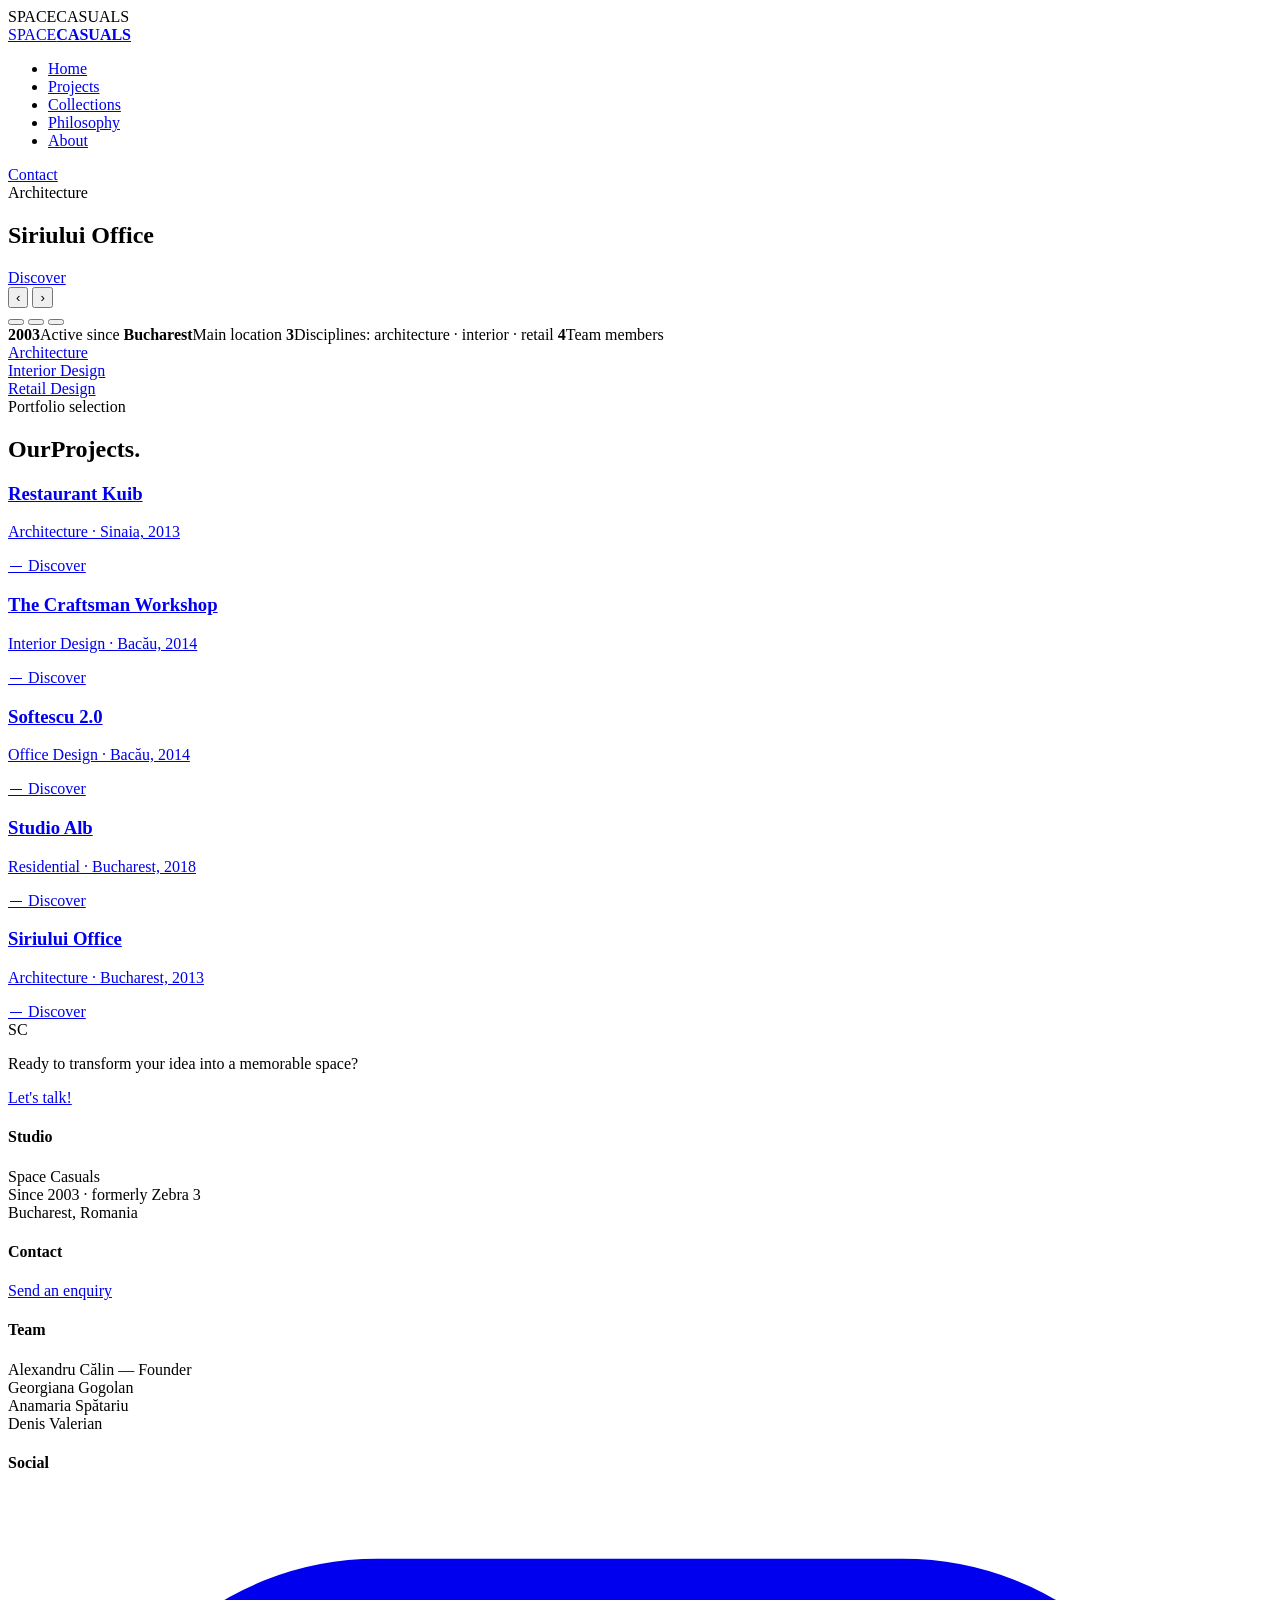
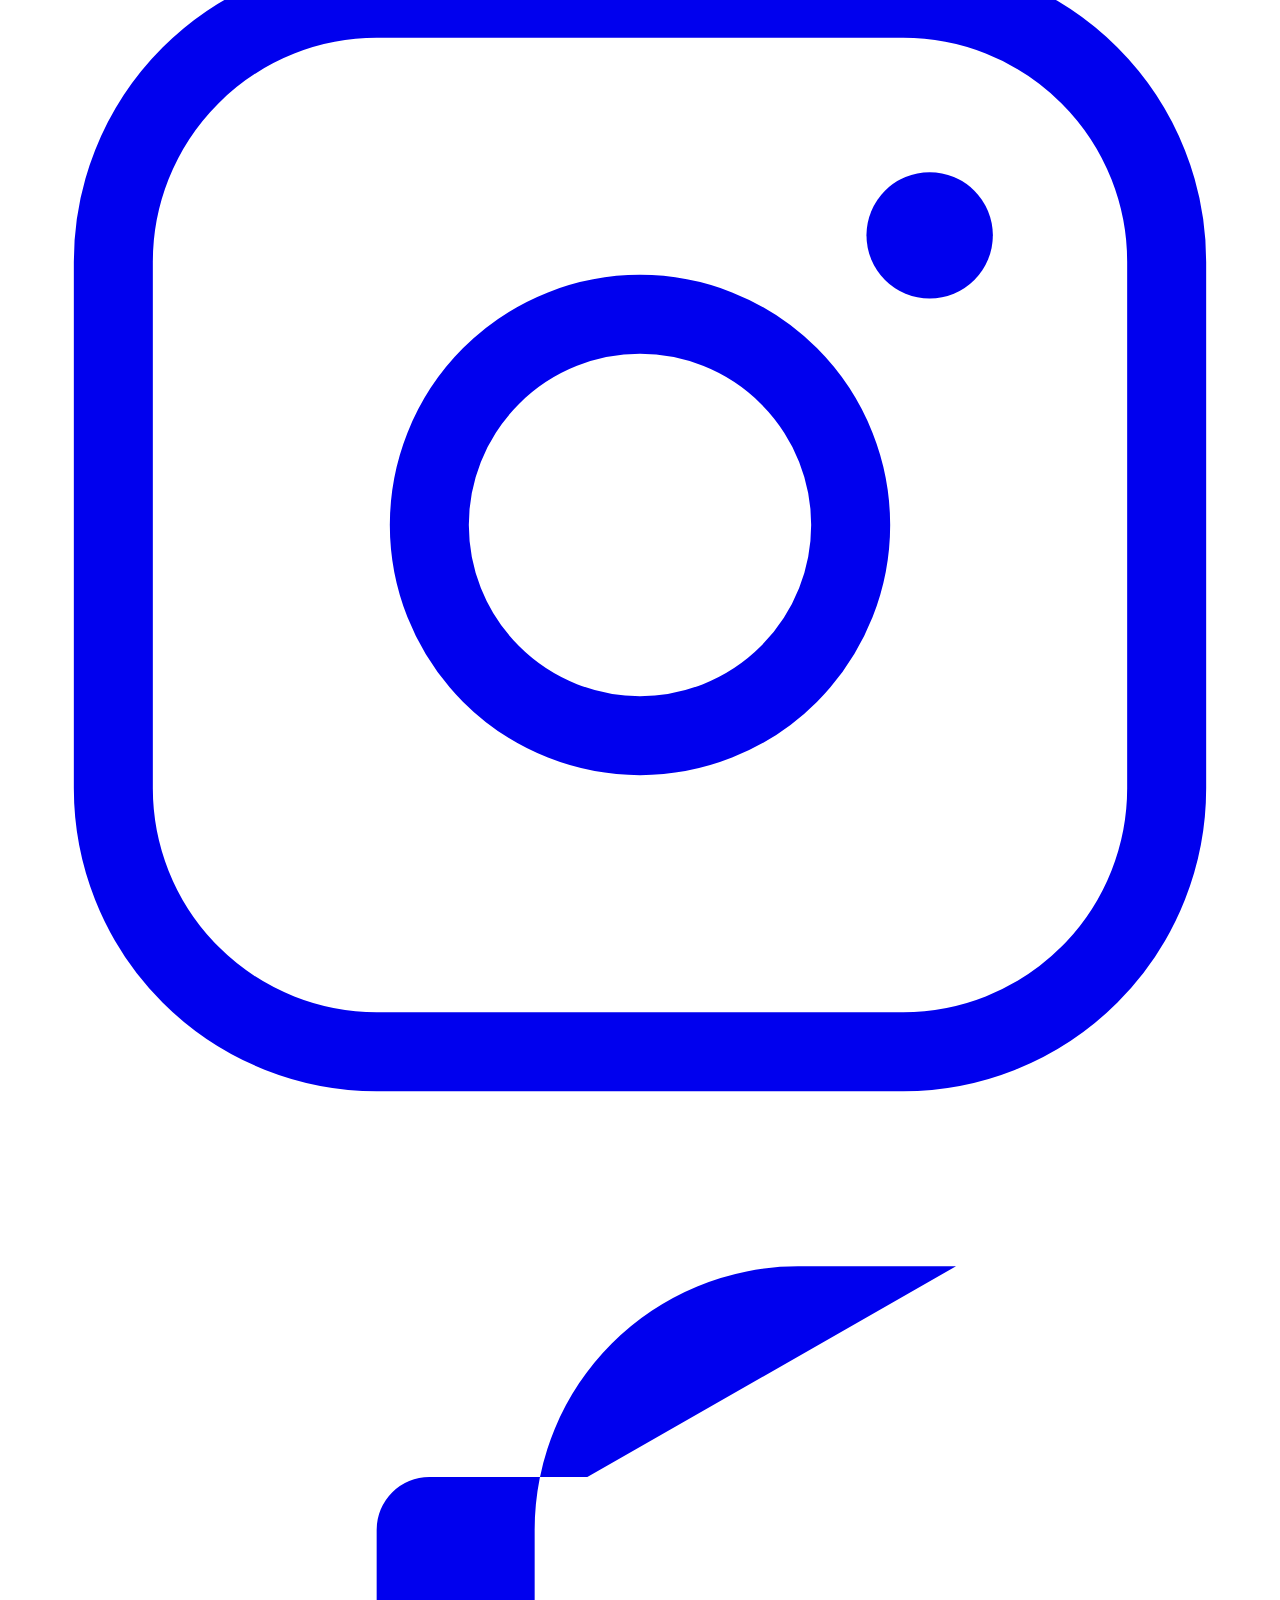
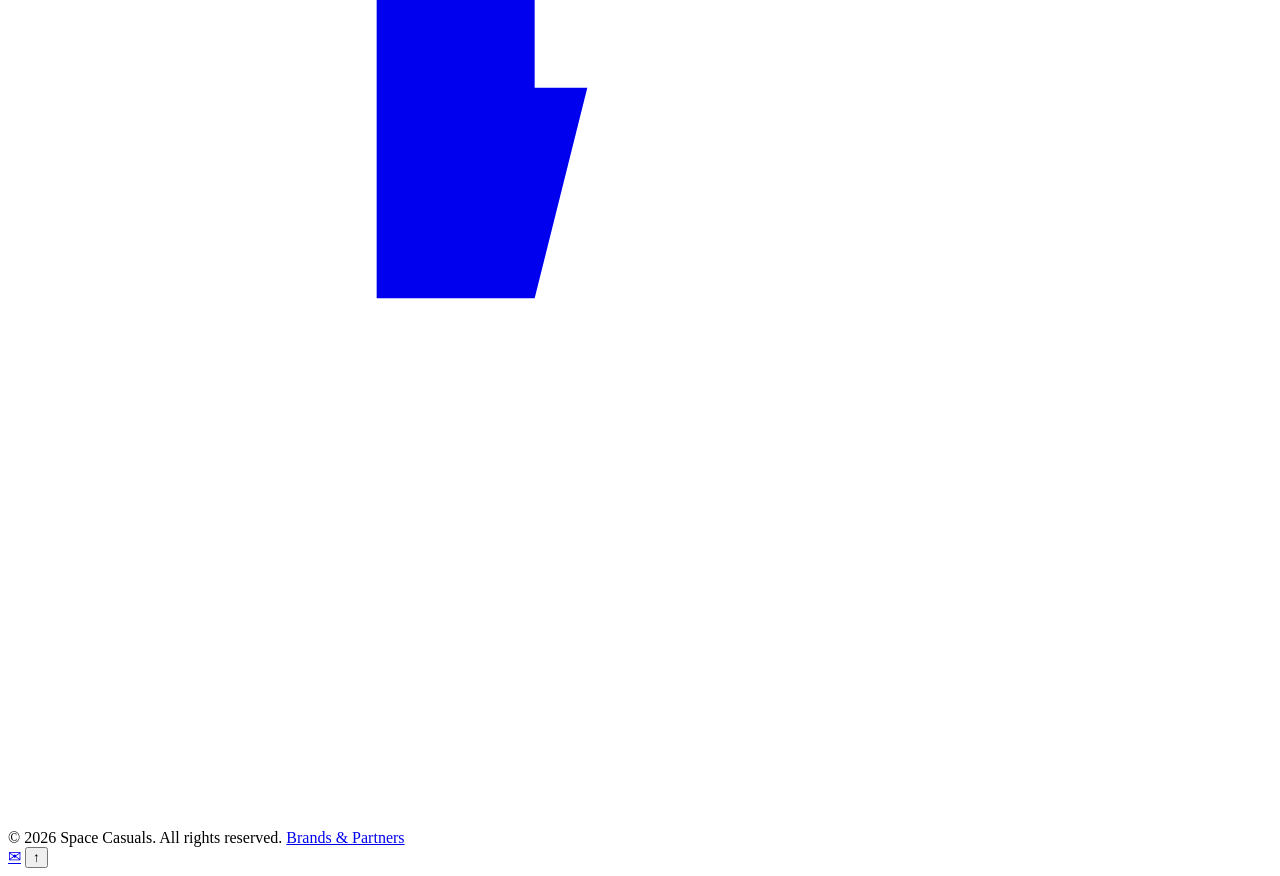
==== index.html @ 59e500db "Add files via upload" ====
<!DOCTYPE html>
<html lang="en">
<head>
<meta charset="UTF-8">
<meta name="viewport" content="width=device-width, initial-scale=1.0">
<title>Space Casuals — Architecture, Interior Design, Retail Design</title>
<meta name="description" content="Bucharest-based architecture and interior design studio, active since 2003. Architecture, interior design and retail design.">
<link rel="canonical" href="https://spacecasuals.ro/">
<meta property="og:type" content="website">
<meta property="og:title" content="Space Casuals | Architecture, Interior Design, Retail Design">
<meta property="og:description" content="Bucharest-based architecture and interior design studio, active since 2003.">
<meta property="og:url" content="https://spacecasuals.ro/">
<meta property="og:image" content="https://spacecasuals.ro/assets/arch.webp">
<meta name="twitter:card" content="summary_large_image">
<link rel="icon" href="assets/favicon.svg" type="image/svg+xml">
<!--
  Font note: hypeproject.com (our style reference) uses the licensed typeface Gotham Regular.
  Substituted here with Jost (Google Fonts) — a free geometric sans with near-identical
  proportions — to avoid using a font license that wasn't purchased for this project.
-->
<link rel="preconnect" href="https://fonts.googleapis.com">
<link rel="preconnect" href="https://fonts.gstatic.com" crossorigin>
<link href="https://fonts.googleapis.com/css2?family=Jost:wght@300;400;500;600;700;800&display=swap" rel="stylesheet">
<link rel="stylesheet" href="css/style.css">
<script type="application/ld+json">
{
  "@context": "https://schema.org",
  "@type": "ProfessionalService",
  "name": "Space Casuals",
  "url": "https://spacecasuals.ro/",
  "email": "hello@spacecasuals.ro",
  "foundingDate": "2003",
  "areaServed": "Bucharest, Romania",
  "address": { "@type": "PostalAddress", "addressLocality": "Bucharest", "addressCountry": "RO" },
  "sameAs": ["https://www.instagram.com/spacecasuals/", "https://www.facebook.com/SPACE-Casuals-322028561666826/"]
}
</script>
</head>
<body>
<div class="site-intro" aria-hidden="true">
  <div class="site-intro-curtain site-intro-curtain-back"></div>
  <div class="site-intro-curtain site-intro-curtain-front"></div>
  <div class="site-intro-mark">SPACE<span>CASUALS</span></div>
</div>
<main class="page">

  <header class="site-header">
    <div class="container">
      <nav class="site-nav">
        <a href="index.html" class="logo" aria-label="Space Casuals home">SPACE<b>CASUALS</b></a>
        <ul class="nav-links">
          <li><a href="index.html" class="is-active">Home</a></li>
          <li><a href="projects/index.html">Projects</a></li>
          <li><a href="collections/index.html">Collections</a></li>
          <li><a href="philosophy/index.html">Philosophy</a></li>
          <li><a href="about/index.html">About</a></li>
        </ul>
        <a class="nav-cta" href="contact/index.html">Contact</a>
      </nav>
    </div>
  </header>

  <section class="hero" id="acasa">
    <div class="hero-slide is-active" data-index="0">
      <div class="hero-slide-bg" style="background-image:url('assets/arch.webp')"></div>
    </div>
    <div class="hero-slide" data-index="1">
      <div class="hero-slide-bg" style="background-image:url('assets/interior.webp')"></div>
    </div>
    <div class="hero-slide" data-index="2">
      <div class="hero-slide-bg" style="background-image:url('assets/retail.webp')"></div>
    </div>

    <div class="hero-inner container">
      <span class="eyebrow hero-slide-eyebrow">Architecture</span>
      <h1 class="split-title hero-slide-title">Siriului Office</h1>
      <a class="discover plain" href="projects/siriului-office/index.html">Discover</a>
    </div>

    <div class="hero-arrows">
      <button type="button" class="hero-arrow hero-prev" aria-label="Previous slide">‹</button>
      <button type="button" class="hero-arrow hero-next" aria-label="Next slide">›</button>
    </div>
    <div class="hero-dots">
      <button type="button" class="hero-dot is-active" data-index="0" aria-label="Slide 1 of 3"></button>
      <button type="button" class="hero-dot" data-index="1" aria-label="Slide 2 of 3"></button>
      <button type="button" class="hero-dot" data-index="2" aria-label="Slide 3 of 3"></button>
    </div>
  </section>

  <div class="trust-strip container">
    <span><strong>2003</strong>Active since</span>
    <span><strong>Bucharest</strong>Main location</span>
    <span><strong>3</strong>Disciplines: architecture · interior · retail</span>
    <span><strong>4</strong>Team members</span>
  </div>

  <section id="servicii">
    <div class="split-grid">
      <a class="split-tile" href="collections/index.html">
        <div class="split-tile-bg" style="background-image:url('assets/split-arhitectura.webp')"></div>
        <span class="split-tile-label">Architecture</span>
      </a>
      <a class="split-tile" href="collections/index.html">
        <div class="split-tile-bg" style="background-image:url('assets/split-interior.webp')"></div>
        <span class="split-tile-label">Interior Design</span>
      </a>
      <a class="split-tile" href="collections/index.html">
        <div class="split-tile-bg" style="background-image:url('assets/split-retail.webp')"></div>
        <span class="split-tile-label">Retail Design</span>
      </a>
    </div>
  </section>

  <section class="collections-section" id="proiecte">
    <div class="container">
      <div class="section-title-wrap reveal-fade">
        <span class="eyebrow">Portfolio selection</span>
        <h2 class="section-title split-title">OurProjects<span class="accent-dot">.</span></h2>
      </div>
    </div>
    <div class="collections-strip">
      <a class="collection-card" href="projects/restaurant-kuib/index.html">
        <div class="collection-card-bg" style="background-image:url('assets/collection-casa-selaru.webp')"></div>
        <div class="cc-body">
          <h3>Restaurant Kuib</h3>
          <p>Architecture · Sinaia, 2013</p>
          <span class="discover">⸺ Discover</span>
        </div>
      </a>
      <a class="collection-card" href="projects/the-craftsman-workshop/index.html">
        <div class="collection-card-bg" style="background-image:url('assets/collection-kuib.webp')"></div>
        <div class="cc-body">
          <h3>The Craftsman Workshop</h3>
          <p>Interior Design · Bacău, 2014</p>
          <span class="discover">⸺ Discover</span>
        </div>
      </a>
      <a class="collection-card" href="projects/softescu-2-0/index.html">
        <div class="collection-card-bg" style="background-image:url('assets/collection-softescu.webp')"></div>
        <div class="cc-body">
          <h3>Softescu 2.0</h3>
          <p>Office Design · Bacău, 2014</p>
          <span class="discover">⸺ Discover</span>
        </div>
      </a>
      <a class="collection-card" href="projects/studio-alb/index.html">
        <div class="collection-card-bg" style="background-image:url('assets/collection-str-rezidential.webp')"></div>
        <div class="cc-body">
          <h3>Studio Alb</h3>
          <p>Residential · Bucharest, 2018</p>
          <span class="discover">⸺ Discover</span>
        </div>
      </a>
      <a class="collection-card" href="projects/siriului-office/index.html">
        <div class="collection-card-bg" style="background-image:url('assets/collection-craftsman.webp')"></div>
        <div class="cc-body">
          <h3>Siriului Office</h3>
          <p>Architecture · Bucharest, 2013</p>
          <span class="discover">⸺ Discover</span>
        </div>
      </a>
    </div>
  </section>

  <section class="cta-footer" id="studio">
    <div class="container">
      <div class="cta-footer-logo">SC</div>
      <p class="cta-statement split-title">Ready to transform your idea into a memorable space?</p>
      <a class="cta-link" href="contact/index.html">Let's talk!</a>
      <div class="footer-grid">
        <div class="footer-col">
          <h4>Studio</h4>
          <p>Space Casuals<br>Since 2003 · formerly Zebra 3<br>Bucharest, Romania</p>
        </div>
        <div class="footer-col">
          <h4>Contact</h4>
          <a href="contact/index.html">Send an enquiry</a>
        </div>
        <div class="footer-col">
          <h4>Team</h4>
          <p>Alexandru Călin — Founder<br>Georgiana Gogolan<br>Anamaria Spătariu<br>Denis Valerian</p>
        </div>
        <div class="footer-col">
          <h4>Social</h4>
          <div class="social-row">
            <a href="https://www.instagram.com/spacecasuals/" class="social-link" target="_blank" rel="noopener noreferrer" aria-label="Instagram" title="Instagram"><svg viewBox="0 0 24 24" fill="none" stroke="currentColor" stroke-width="1.5"><rect x="2" y="2" width="20" height="20" rx="5"/><circle cx="12" cy="12" r="4"/><circle cx="17.5" cy="6.5" r="1.2" fill="currentColor" stroke="none"/></svg></a>
            <a href="https://www.facebook.com/SPACE-Casuals-322028561666826/" class="social-link" target="_blank" rel="noopener noreferrer" aria-label="Facebook" title="Facebook"><svg viewBox="0 0 24 24" fill="currentColor"><path d="M18 2h-3a5 5 0 0 0-5 5v3H7v4h3l1-4h-4V7a1 1 0 0 1 1-1h3z"/></svg></a>
          </div>
        </div>
      </div>
      <div class="footer-bottom">
        <span>© 2026 Space Casuals. All rights reserved.</span>
        <a href="brands/index.html">Brands &amp; Partners</a>
      </div>
    </div>
  </section>

  <!-- Contact bubble note: the live reference site's floating button links to WhatsApp.
       No WhatsApp number is confirmed for Space Casuals, so this opens a mailto instead. -->
  <a class="fab-contact" href="contact/index.html" aria-label="Quick contact" title="Quick contact">✉</a>
  <button type="button" class="fab-top" aria-label="Back to top" title="Back to top">↑</button>

</main>
<script src="js/main.js" defer></script>
</body>
</html>
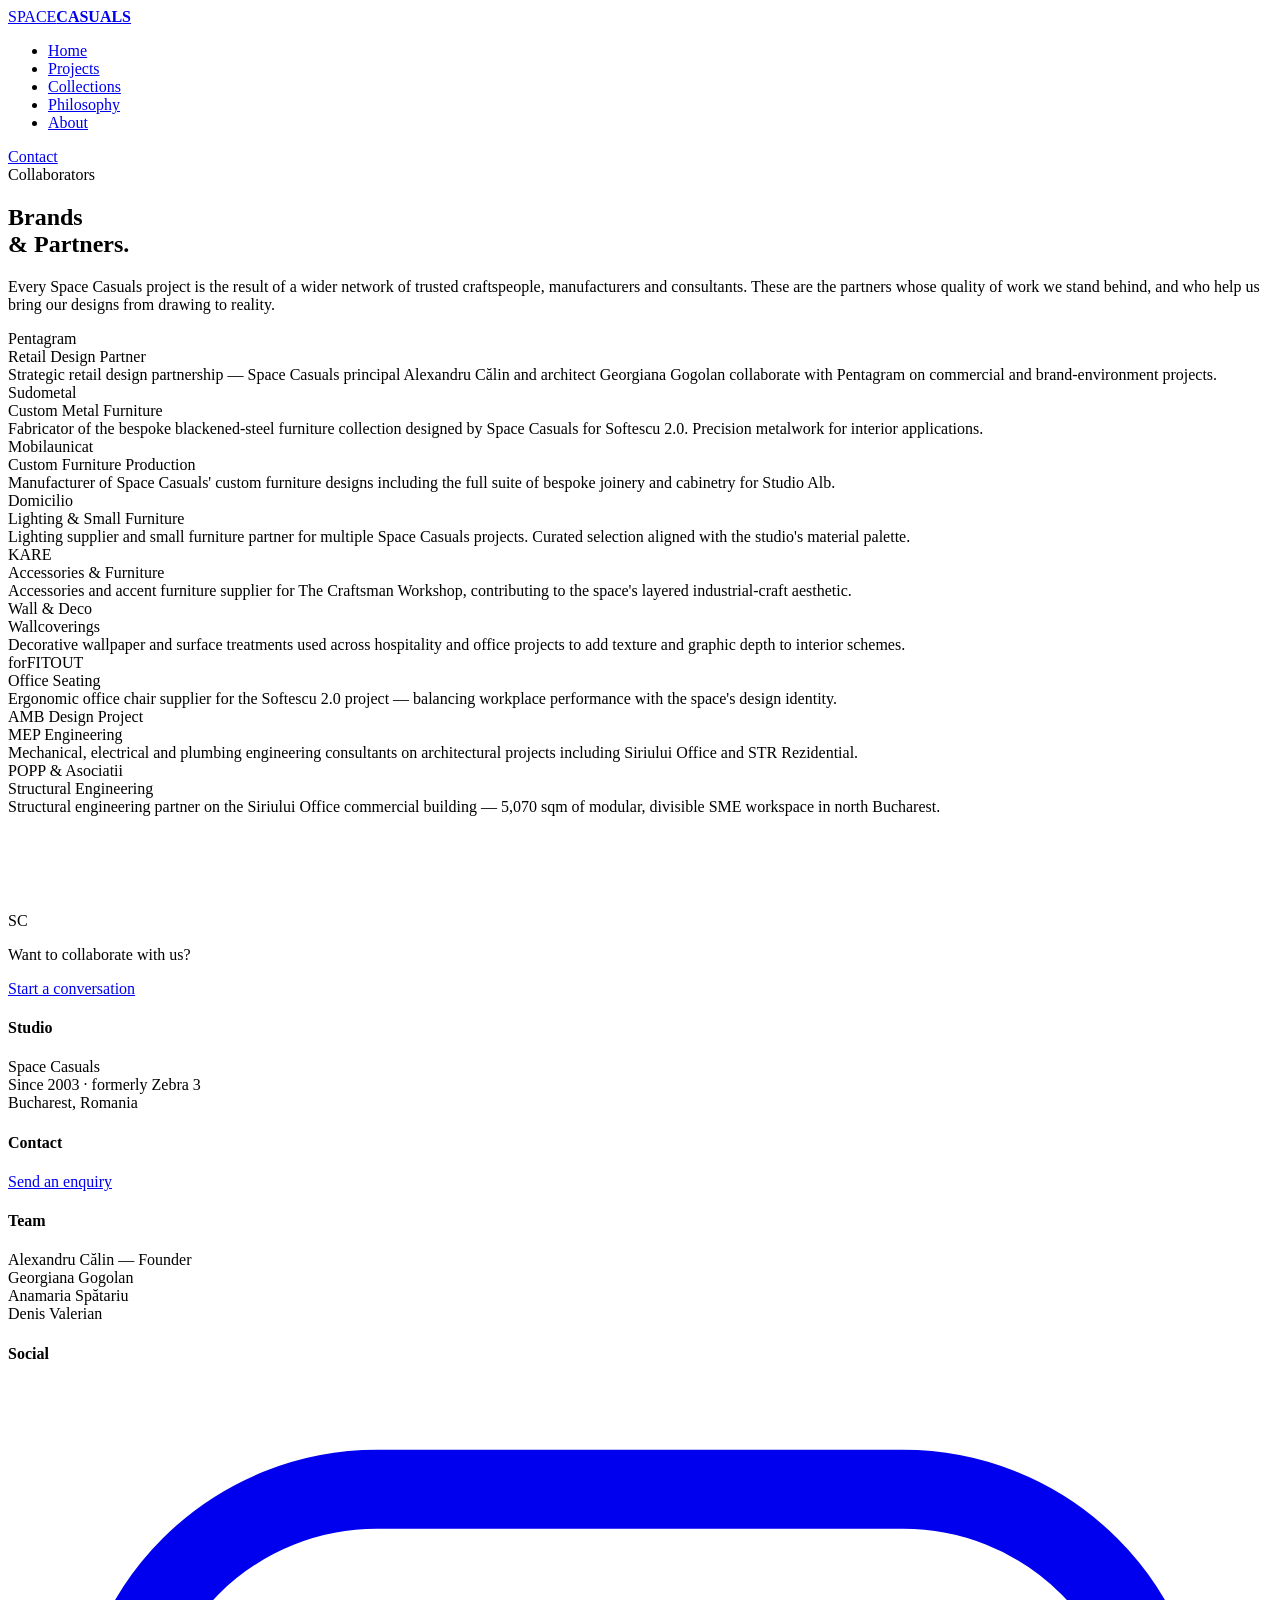
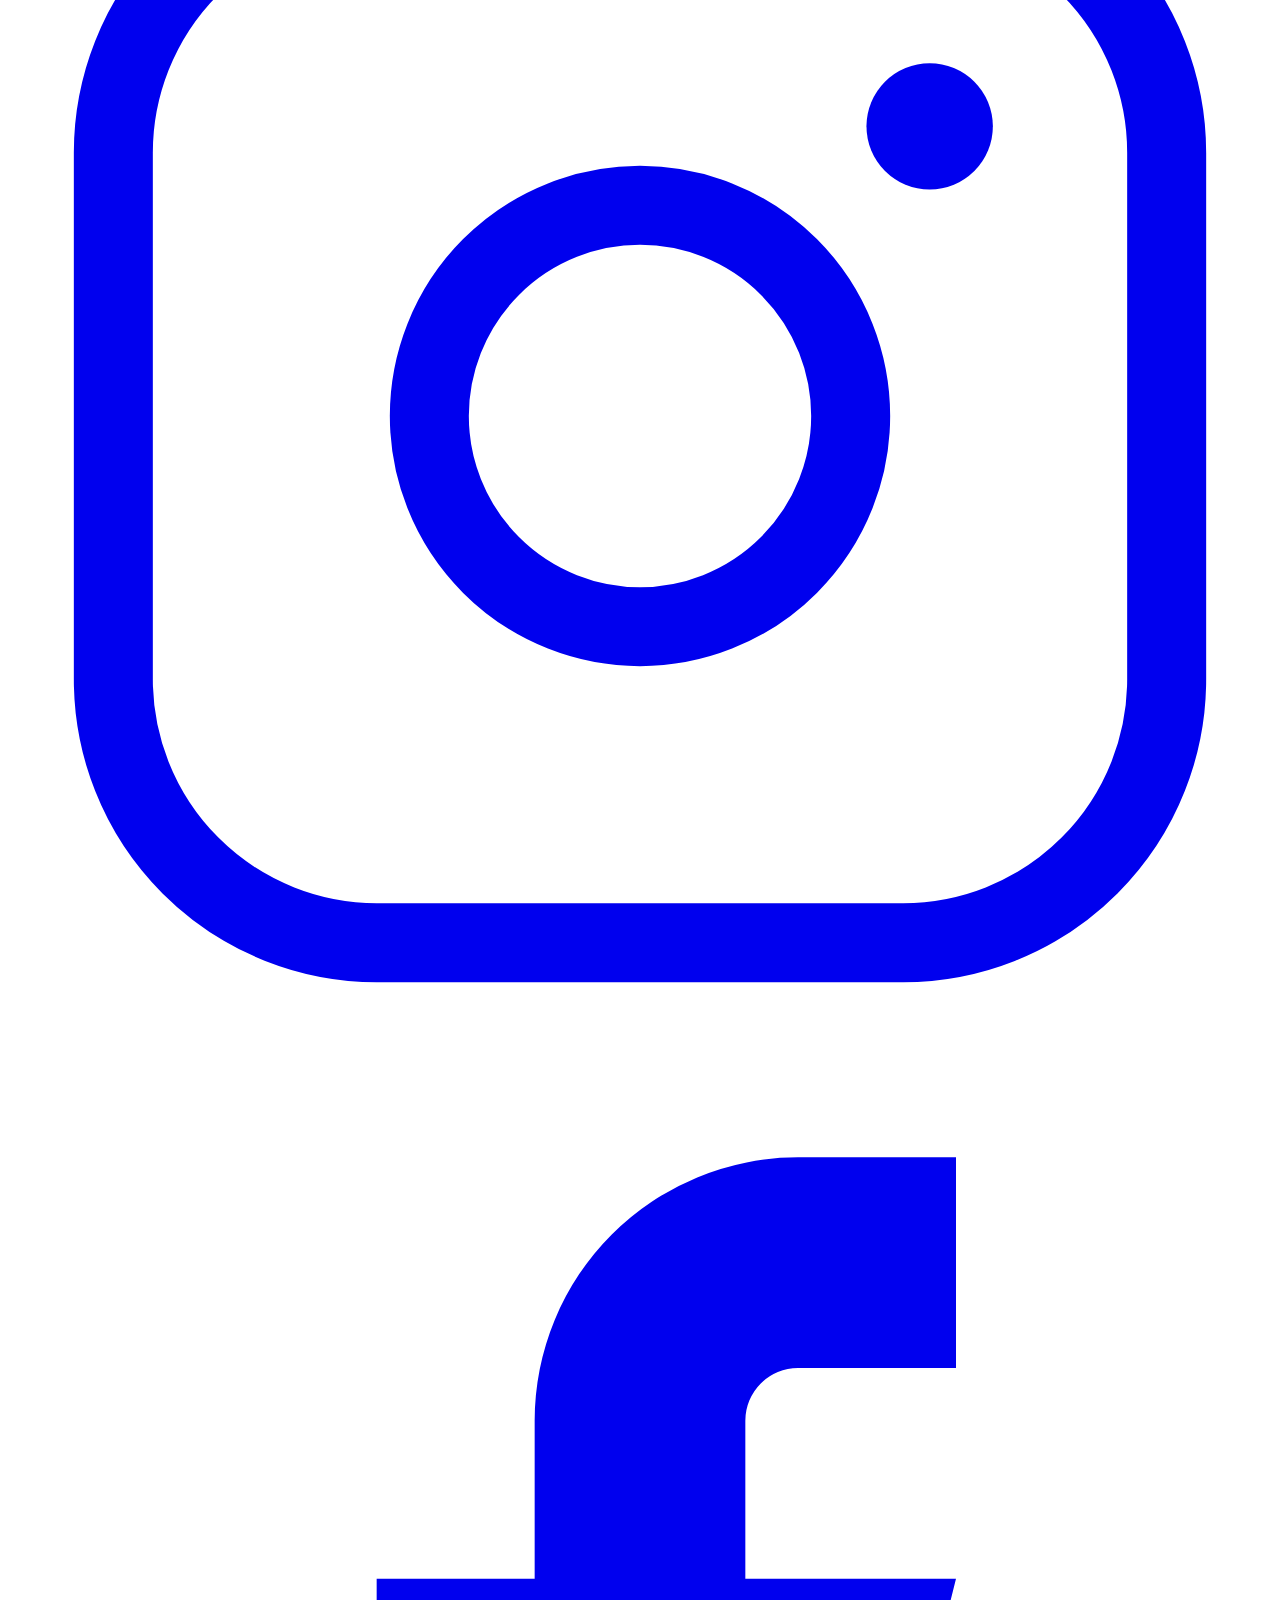
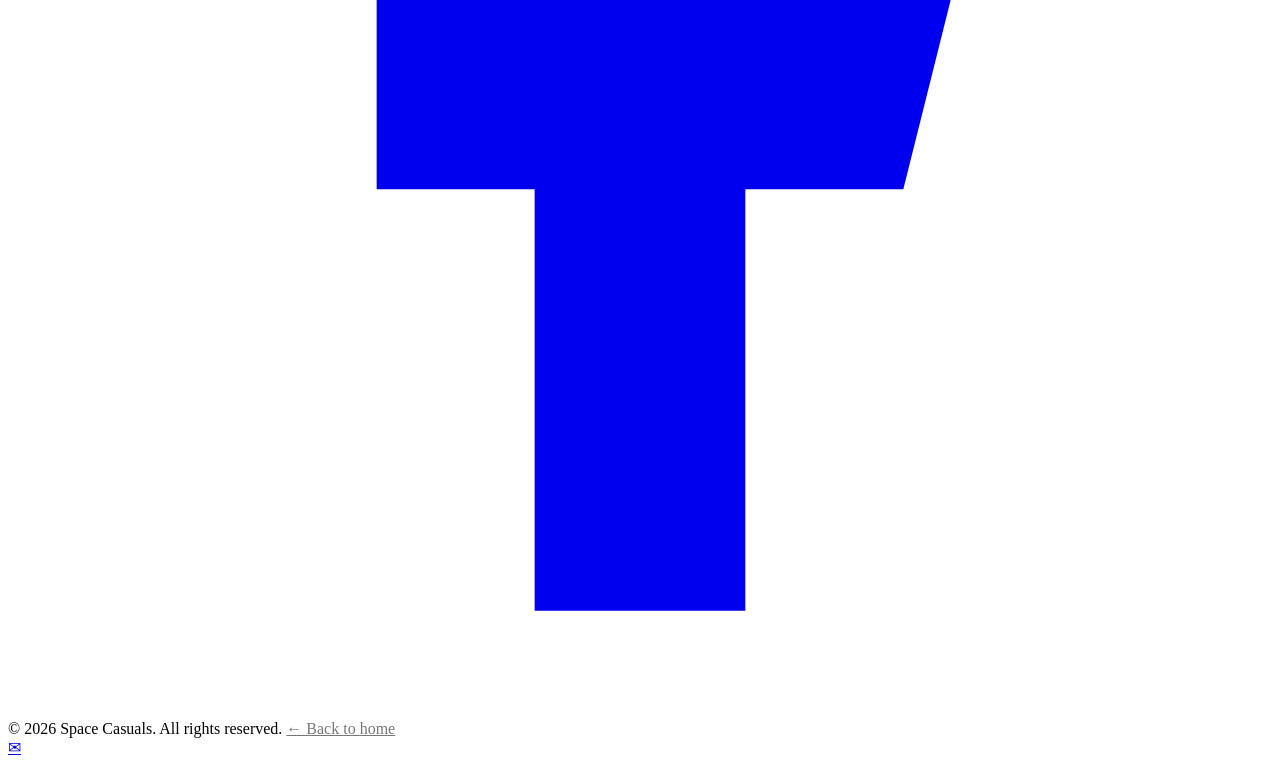
==== commit 3f6dd784: "Add files via upload" ====
--- a/index.html
+++ b/index.html
@@ -3,171 +3,99 @@
 <head>
 <meta charset="UTF-8">
 <meta name="viewport" content="width=device-width, initial-scale=1.0">
-<title>Space Casuals — Architecture, Interior Design, Retail Design</title>
-<meta name="description" content="Bucharest-based architecture and interior design studio, active since 2003. Architecture, interior design and retail design.">
-<link rel="canonical" href="https://spacecasuals.ro/">
-<meta property="og:type" content="website">
-<meta property="og:title" content="Space Casuals | Architecture, Interior Design, Retail Design">
-<meta property="og:description" content="Bucharest-based architecture and interior design studio, active since 2003.">
-<meta property="og:url" content="https://spacecasuals.ro/">
-<meta property="og:image" content="https://spacecasuals.ro/assets/arch.webp">
-<meta name="twitter:card" content="summary_large_image">
-<link rel="icon" href="assets/favicon.svg" type="image/svg+xml">
-<!--
-  Font note: hypeproject.com (our style reference) uses the licensed typeface Gotham Regular.
-  Substituted here with Jost (Google Fonts) — a free geometric sans with near-identical
-  proportions — to avoid using a font license that wasn't purchased for this project.
--->
+<title>Brands &amp; Partners — Space Casuals</title>
+<meta name="description" content="The trusted partners, suppliers and collaborators behind the Space Casuals studio.">
+<link rel="icon" href="../assets/favicon.svg" type="image/svg+xml">
 <link rel="preconnect" href="https://fonts.googleapis.com">
 <link rel="preconnect" href="https://fonts.gstatic.com" crossorigin>
 <link href="https://fonts.googleapis.com/css2?family=Jost:wght@300;400;500;600;700;800&display=swap" rel="stylesheet">
-<link rel="stylesheet" href="css/style.css">
-<script type="application/ld+json">
-{
-  "@context": "https://schema.org",
-  "@type": "ProfessionalService",
-  "name": "Space Casuals",
-  "url": "https://spacecasuals.ro/",
-  "email": "hello@spacecasuals.ro",
-  "foundingDate": "2003",
-  "areaServed": "Bucharest, Romania",
-  "address": { "@type": "PostalAddress", "addressLocality": "Bucharest", "addressCountry": "RO" },
-  "sameAs": ["https://www.instagram.com/spacecasuals/", "https://www.facebook.com/SPACE-Casuals-322028561666826/"]
-}
-</script>
+<link rel="stylesheet" href="../css/style.css">
 </head>
 <body>
-<div class="site-intro" aria-hidden="true">
-  <div class="site-intro-curtain site-intro-curtain-back"></div>
-  <div class="site-intro-curtain site-intro-curtain-front"></div>
-  <div class="site-intro-mark">SPACE<span>CASUALS</span></div>
-</div>
 <main class="page">
 
-  <header class="site-header">
+  <header class="site-header scrolled">
     <div class="container">
       <nav class="site-nav">
-        <a href="index.html" class="logo" aria-label="Space Casuals home">SPACE<b>CASUALS</b></a>
+        <a href="../index.html" class="logo">SPACE<b>CASUALS</b></a>
         <ul class="nav-links">
-          <li><a href="index.html" class="is-active">Home</a></li>
-          <li><a href="projects/index.html">Projects</a></li>
-          <li><a href="collections/index.html">Collections</a></li>
-          <li><a href="philosophy/index.html">Philosophy</a></li>
-          <li><a href="about/index.html">About</a></li>
+          <li><a href="../index.html">Home</a></li>
+          <li><a href="../projects/index.html">Projects</a></li>
+          <li><a href="../collections/index.html">Collections</a></li>
+          <li><a href="../philosophy/index.html">Philosophy</a></li>
+          <li><a href="../about/index.html">About</a></li>
         </ul>
-        <a class="nav-cta" href="contact/index.html">Contact</a>
+        <a class="nav-cta" href="../contact/index.html">Contact</a>
       </nav>
     </div>
   </header>
 
-  <section class="hero" id="acasa">
-    <div class="hero-slide is-active" data-index="0">
-      <div class="hero-slide-bg" style="background-image:url('assets/arch.webp')"></div>
-    </div>
-    <div class="hero-slide" data-index="1">
-      <div class="hero-slide-bg" style="background-image:url('assets/interior.webp')"></div>
-    </div>
-    <div class="hero-slide" data-index="2">
-      <div class="hero-slide-bg" style="background-image:url('assets/retail.webp')"></div>
-    </div>
-
-    <div class="hero-inner container">
-      <span class="eyebrow hero-slide-eyebrow">Architecture</span>
-      <h1 class="split-title hero-slide-title">Siriului Office</h1>
-      <a class="discover plain" href="projects/siriului-office/index.html">Discover</a>
-    </div>
-
-    <div class="hero-arrows">
-      <button type="button" class="hero-arrow hero-prev" aria-label="Previous slide">‹</button>
-      <button type="button" class="hero-arrow hero-next" aria-label="Next slide">›</button>
-    </div>
-    <div class="hero-dots">
-      <button type="button" class="hero-dot is-active" data-index="0" aria-label="Slide 1 of 3"></button>
-      <button type="button" class="hero-dot" data-index="1" aria-label="Slide 2 of 3"></button>
-      <button type="button" class="hero-dot" data-index="2" aria-label="Slide 3 of 3"></button>
+  <section class="page-hero" style="background-image:url('../assets/collection-craftsman.webp')">
+    <div class="container">
+      <span class="eyebrow">Collaborators</span>
+      <h1>Brands<br>&amp; Partners<span class="accent-dot">.</span></h1>
     </div>
   </section>
 
-  <div class="trust-strip container">
-    <span><strong>2003</strong>Active since</span>
-    <span><strong>Bucharest</strong>Main location</span>
-    <span><strong>3</strong>Disciplines: architecture · interior · retail</span>
-    <span><strong>4</strong>Team members</span>
+  <div class="container">
+    <div class="brands-intro reveal-fade">
+      <p>Every Space Casuals project is the result of a wider network of trusted craftspeople, manufacturers and consultants. These are the partners whose quality of work we stand behind, and who help us bring our designs from drawing to reality.</p>
+    </div>
+
+    <div class="brands-grid">
+      <div class="brand-card">
+        <div class="brand-name">Pentagram</div>
+        <div class="brand-cat">Retail Design Partner</div>
+        <div class="brand-desc">Strategic retail design partnership — Space Casuals principal Alexandru Călin and architect Georgiana Gogolan collaborate with Pentagram on commercial and brand-environment projects.</div>
+      </div>
+      <div class="brand-card">
+        <div class="brand-name">Sudometal</div>
+        <div class="brand-cat">Custom Metal Furniture</div>
+        <div class="brand-desc">Fabricator of the bespoke blackened-steel furniture collection designed by Space Casuals for Softescu 2.0. Precision metalwork for interior applications.</div>
+      </div>
+      <div class="brand-card">
+        <div class="brand-name">Mobilaunicat</div>
+        <div class="brand-cat">Custom Furniture Production</div>
+        <div class="brand-desc">Manufacturer of Space Casuals' custom furniture designs including the full suite of bespoke joinery and cabinetry for Studio Alb.</div>
+      </div>
+      <div class="brand-card">
+        <div class="brand-name">Domicilio</div>
+        <div class="brand-cat">Lighting &amp; Small Furniture</div>
+        <div class="brand-desc">Lighting supplier and small furniture partner for multiple Space Casuals projects. Curated selection aligned with the studio's material palette.</div>
+      </div>
+      <div class="brand-card">
+        <div class="brand-name">KARE</div>
+        <div class="brand-cat">Accessories &amp; Furniture</div>
+        <div class="brand-desc">Accessories and accent furniture supplier for The Craftsman Workshop, contributing to the space's layered industrial-craft aesthetic.</div>
+      </div>
+      <div class="brand-card">
+        <div class="brand-name">Wall &amp; Deco</div>
+        <div class="brand-cat">Wallcoverings</div>
+        <div class="brand-desc">Decorative wallpaper and surface treatments used across hospitality and office projects to add texture and graphic depth to interior schemes.</div>
+      </div>
+      <div class="brand-card">
+        <div class="brand-name">forFITOUT</div>
+        <div class="brand-cat">Office Seating</div>
+        <div class="brand-desc">Ergonomic office chair supplier for the Softescu 2.0 project — balancing workplace performance with the space's design identity.</div>
+      </div>
+      <div class="brand-card">
+        <div class="brand-name">AMB Design Project</div>
+        <div class="brand-cat">MEP Engineering</div>
+        <div class="brand-desc">Mechanical, electrical and plumbing engineering consultants on architectural projects including Siriului Office and STR Rezidential.</div>
+      </div>
+      <div class="brand-card">
+        <div class="brand-name">POPP &amp; Asociatii</div>
+        <div class="brand-cat">Structural Engineering</div>
+        <div class="brand-desc">Structural engineering partner on the Siriului Office commercial building — 5,070 sqm of modular, divisible SME workspace in north Bucharest.</div>
+      </div>
+    </div>
   </div>
 
-  <section id="servicii">
-    <div class="split-grid">
-      <a class="split-tile" href="collections/index.html">
-        <div class="split-tile-bg" style="background-image:url('assets/split-arhitectura.webp')"></div>
-        <span class="split-tile-label">Architecture</span>
-      </a>
-      <a class="split-tile" href="collections/index.html">
-        <div class="split-tile-bg" style="background-image:url('assets/split-interior.webp')"></div>
-        <span class="split-tile-label">Interior Design</span>
-      </a>
-      <a class="split-tile" href="collections/index.html">
-        <div class="split-tile-bg" style="background-image:url('assets/split-retail.webp')"></div>
-        <span class="split-tile-label">Retail Design</span>
-      </a>
-    </div>
-  </section>
-
-  <section class="collections-section" id="proiecte">
-    <div class="container">
-      <div class="section-title-wrap reveal-fade">
-        <span class="eyebrow">Portfolio selection</span>
-        <h2 class="section-title split-title">OurProjects<span class="accent-dot">.</span></h2>
-      </div>
-    </div>
-    <div class="collections-strip">
-      <a class="collection-card" href="projects/restaurant-kuib/index.html">
-        <div class="collection-card-bg" style="background-image:url('assets/collection-casa-selaru.webp')"></div>
-        <div class="cc-body">
-          <h3>Restaurant Kuib</h3>
-          <p>Architecture · Sinaia, 2013</p>
-          <span class="discover">⸺ Discover</span>
-        </div>
-      </a>
-      <a class="collection-card" href="projects/the-craftsman-workshop/index.html">
-        <div class="collection-card-bg" style="background-image:url('assets/collection-kuib.webp')"></div>
-        <div class="cc-body">
-          <h3>The Craftsman Workshop</h3>
-          <p>Interior Design · Bacău, 2014</p>
-          <span class="discover">⸺ Discover</span>
-        </div>
-      </a>
-      <a class="collection-card" href="projects/softescu-2-0/index.html">
-        <div class="collection-card-bg" style="background-image:url('assets/collection-softescu.webp')"></div>
-        <div class="cc-body">
-          <h3>Softescu 2.0</h3>
-          <p>Office Design · Bacău, 2014</p>
-          <span class="discover">⸺ Discover</span>
-        </div>
-      </a>
-      <a class="collection-card" href="projects/studio-alb/index.html">
-        <div class="collection-card-bg" style="background-image:url('assets/collection-str-rezidential.webp')"></div>
-        <div class="cc-body">
-          <h3>Studio Alb</h3>
-          <p>Residential · Bucharest, 2018</p>
-          <span class="discover">⸺ Discover</span>
-        </div>
-      </a>
-      <a class="collection-card" href="projects/siriului-office/index.html">
-        <div class="collection-card-bg" style="background-image:url('assets/collection-craftsman.webp')"></div>
-        <div class="cc-body">
-          <h3>Siriului Office</h3>
-          <p>Architecture · Bucharest, 2013</p>
-          <span class="discover">⸺ Discover</span>
-        </div>
-      </a>
-    </div>
-  </section>
-
-  <section class="cta-footer" id="studio">
+  <section class="cta-footer" style="margin-top:6rem">
     <div class="container">
       <div class="cta-footer-logo">SC</div>
-      <p class="cta-statement split-title">Ready to transform your idea into a memorable space?</p>
-      <a class="cta-link" href="contact/index.html">Let's talk!</a>
+      <p class="cta-statement">Want to collaborate with us?</p>
+      <a class="cta-link" href="../contact/index.html">Start a conversation</a>
       <div class="footer-grid">
         <div class="footer-col">
           <h4>Studio</h4>
@@ -175,7 +103,7 @@
         </div>
         <div class="footer-col">
           <h4>Contact</h4>
-          <a href="contact/index.html">Send an enquiry</a>
+          <a href="../contact/index.html">Send an enquiry</a>
         </div>
         <div class="footer-col">
           <h4>Team</h4>
@@ -185,23 +113,20 @@
           <h4>Social</h4>
           <div class="social-row">
             <a href="https://www.instagram.com/spacecasuals/" class="social-link" target="_blank" rel="noopener noreferrer" aria-label="Instagram" title="Instagram"><svg viewBox="0 0 24 24" fill="none" stroke="currentColor" stroke-width="1.5"><rect x="2" y="2" width="20" height="20" rx="5"/><circle cx="12" cy="12" r="4"/><circle cx="17.5" cy="6.5" r="1.2" fill="currentColor" stroke="none"/></svg></a>
-            <a href="https://www.facebook.com/SPACE-Casuals-322028561666826/" class="social-link" target="_blank" rel="noopener noreferrer" aria-label="Facebook" title="Facebook"><svg viewBox="0 0 24 24" fill="currentColor"><path d="M18 2h-3a5 5 0 0 0-5 5v3H7v4h3l1-4h-4V7a1 1 0 0 1 1-1h3z"/></svg></a>
+            <a href="https://www.facebook.com/SPACE-Casuals-322028561666826/" class="social-link" target="_blank" rel="noopener noreferrer" aria-label="Facebook" title="Facebook"><svg viewBox="0 0 24 24" fill="currentColor"><path d="M18 2h-3a5 5 0 0 0-5 5v3H7v4h3v8h4v-8h3l1-4h-4V7a1 1 0 0 1 1-1h3z"/></svg></a>
           </div>
         </div>
       </div>
       <div class="footer-bottom">
         <span>© 2026 Space Casuals. All rights reserved.</span>
-        <a href="brands/index.html">Brands &amp; Partners</a>
+        <a href="../index.html" style="color:#777">← Back to home</a>
       </div>
     </div>
   </section>
 
-  <!-- Contact bubble note: the live reference site's floating button links to WhatsApp.
-       No WhatsApp number is confirmed for Space Casuals, so this opens a mailto instead. -->
-  <a class="fab-contact" href="contact/index.html" aria-label="Quick contact" title="Quick contact">✉</a>
-  <button type="button" class="fab-top" aria-label="Back to top" title="Back to top">↑</button>
+  <a class="fab-contact" href="../contact/index.html" aria-label="Quick contact" title="Quick contact">✉</a>
 
 </main>
-<script src="js/main.js" defer></script>
+<script src="../js/main.js" defer></script>
 </body>
 </html>
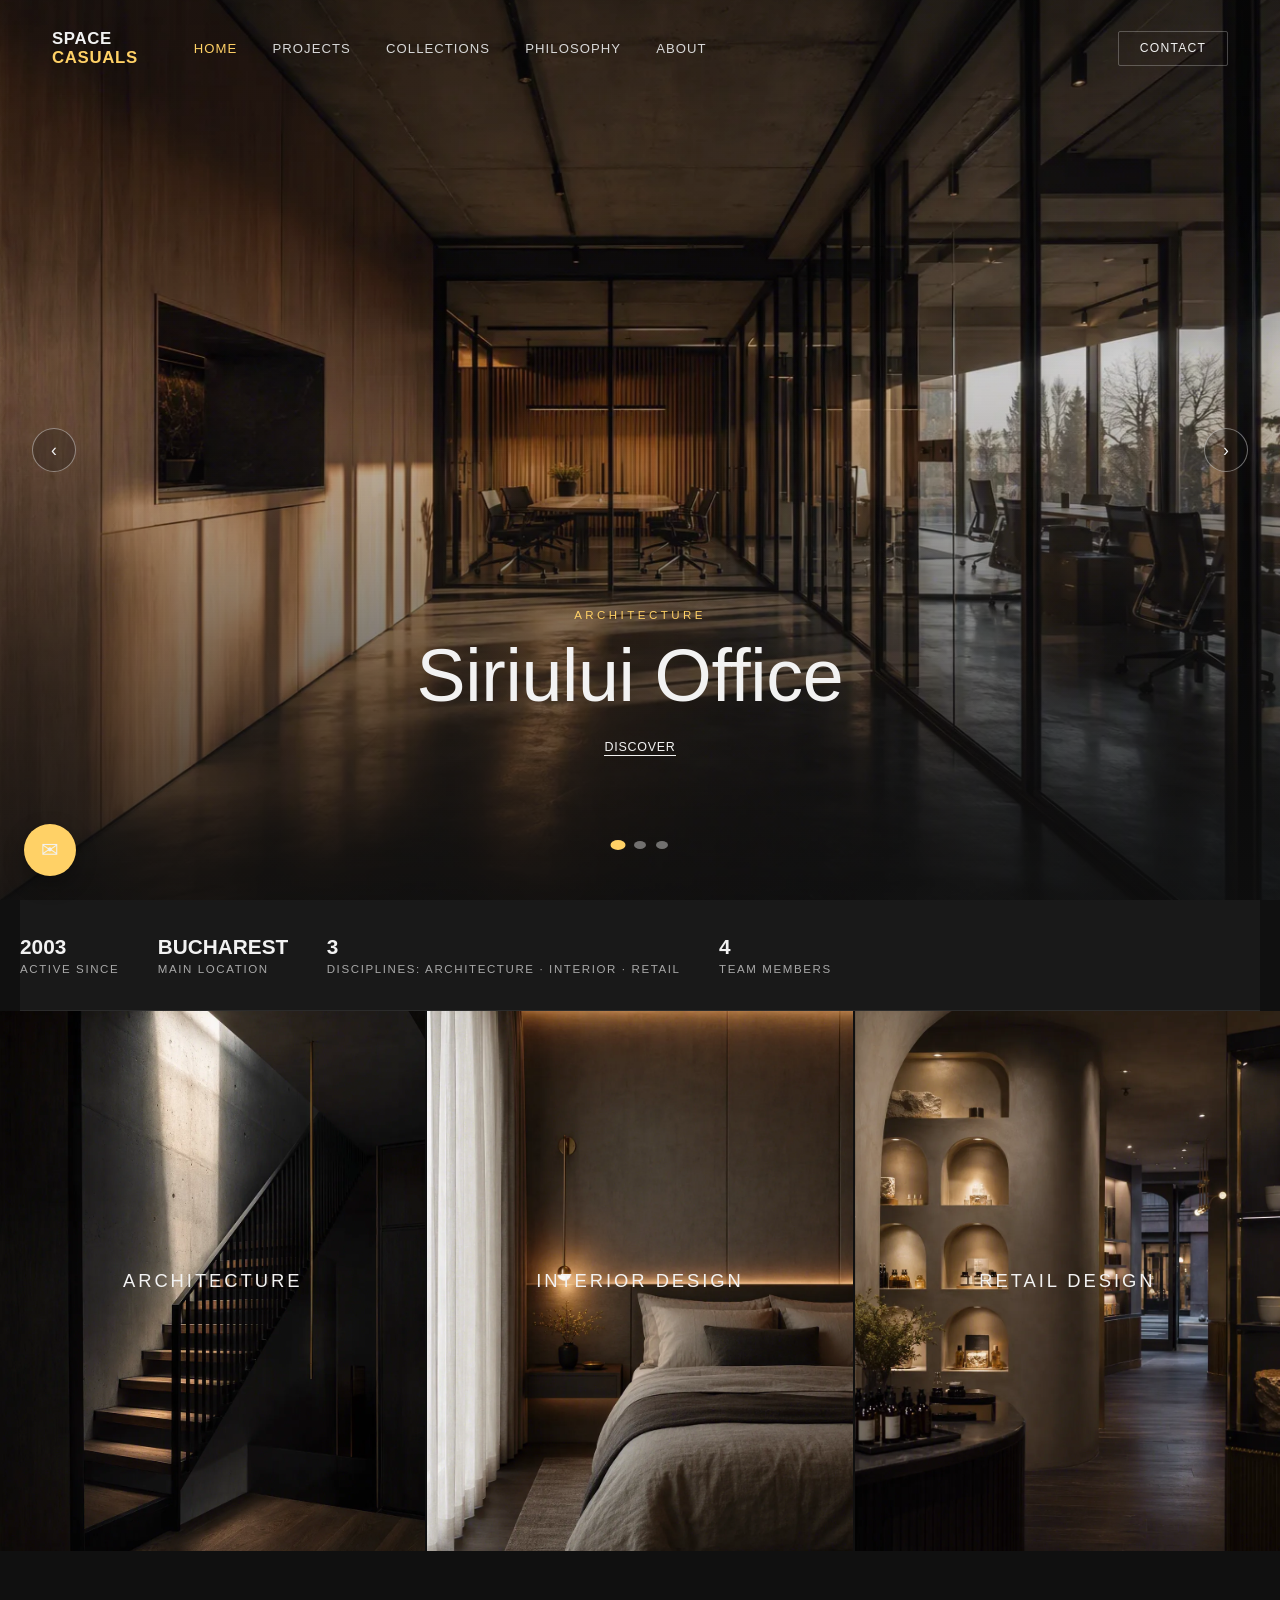
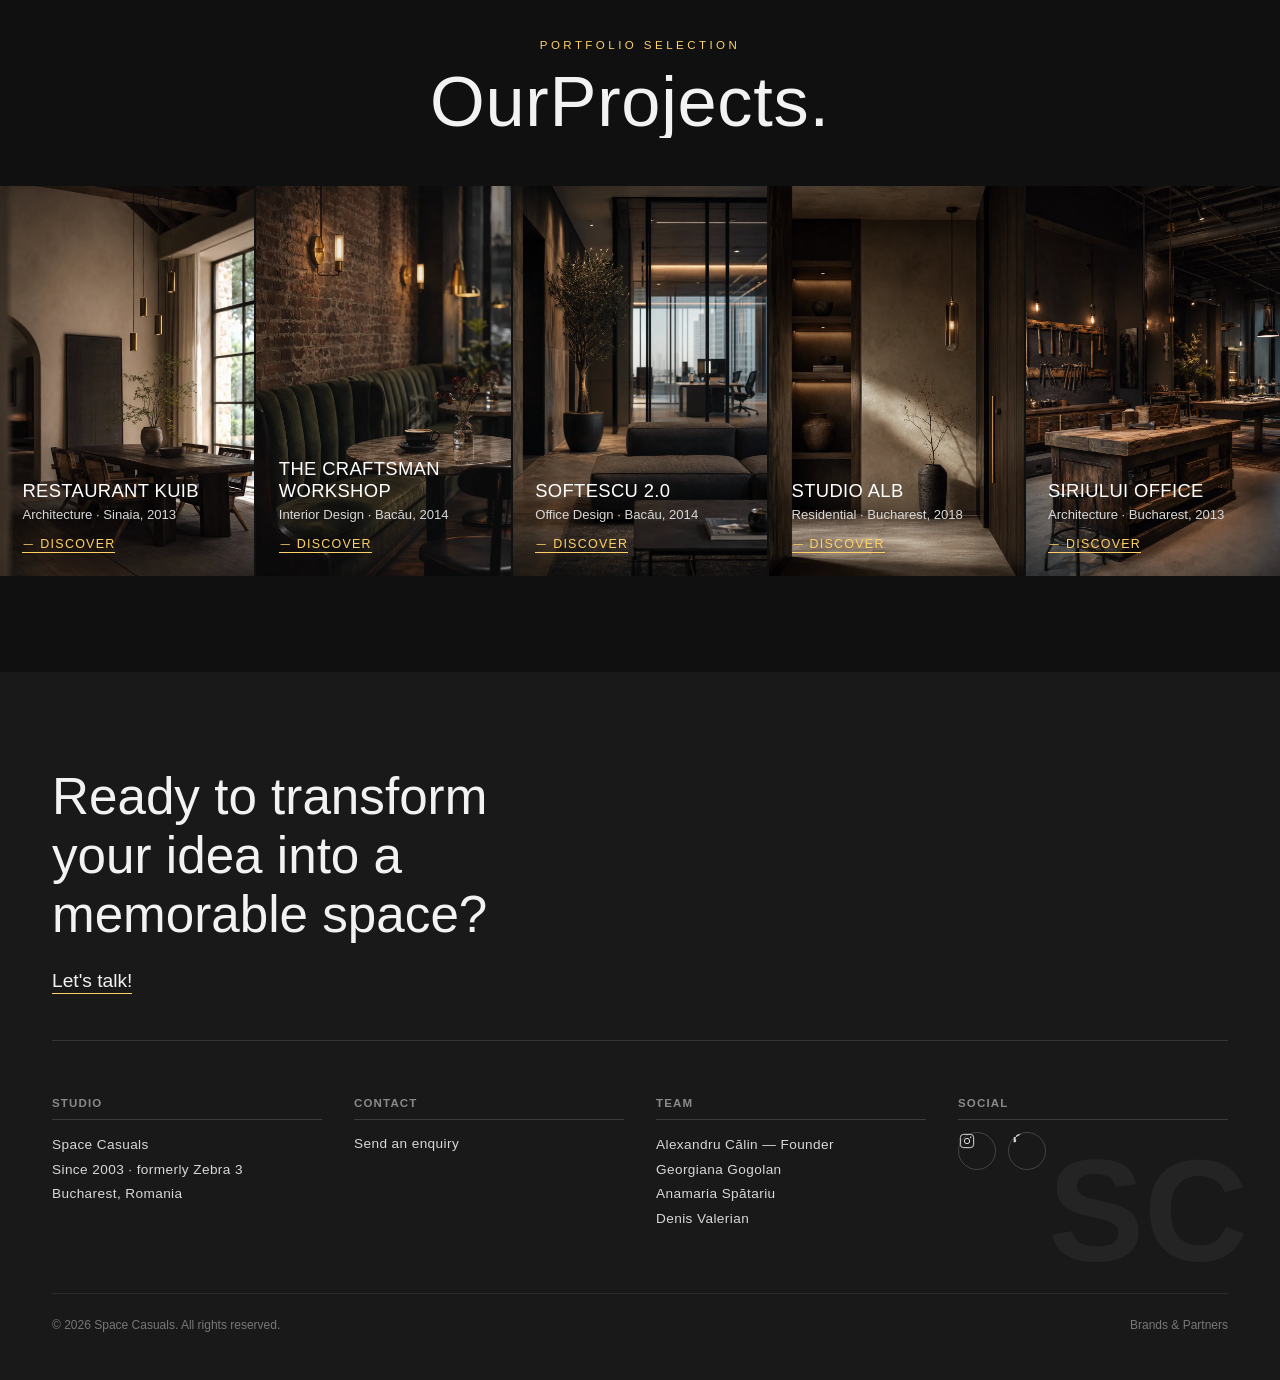
==== commit 44bc501e: "rest of the files" ====
--- a/index.html
+++ b/index.html
@@ -3,99 +3,171 @@
 <head>
 <meta charset="UTF-8">
 <meta name="viewport" content="width=device-width, initial-scale=1.0">
-<title>Brands &amp; Partners — Space Casuals</title>
-<meta name="description" content="The trusted partners, suppliers and collaborators behind the Space Casuals studio.">
-<link rel="icon" href="../assets/favicon.svg" type="image/svg+xml">
+<title>Space Casuals — Architecture, Interior Design, Retail Design</title>
+<meta name="description" content="Bucharest-based architecture and interior design studio, active since 2003. Architecture, interior design and retail design.">
+<link rel="canonical" href="https://spacecasuals.ro/">
+<meta property="og:type" content="website">
+<meta property="og:title" content="Space Casuals | Architecture, Interior Design, Retail Design">
+<meta property="og:description" content="Bucharest-based architecture and interior design studio, active since 2003.">
+<meta property="og:url" content="https://spacecasuals.ro/">
+<meta property="og:image" content="https://spacecasuals.ro/assets/arch.webp">
+<meta name="twitter:card" content="summary_large_image">
+<link rel="icon" href="assets/favicon.svg" type="image/svg+xml">
+<!--
+  Font note: hypeproject.com (our style reference) uses the licensed typeface Gotham Regular.
+  Substituted here with Jost (Google Fonts) — a free geometric sans with near-identical
+  proportions — to avoid using a font license that wasn't purchased for this project.
+-->
 <link rel="preconnect" href="https://fonts.googleapis.com">
 <link rel="preconnect" href="https://fonts.gstatic.com" crossorigin>
 <link href="https://fonts.googleapis.com/css2?family=Jost:wght@300;400;500;600;700;800&display=swap" rel="stylesheet">
-<link rel="stylesheet" href="../css/style.css">
+<link rel="stylesheet" href="css/style.css">
+<script type="application/ld+json">
+{
+  "@context": "https://schema.org",
+  "@type": "ProfessionalService",
+  "name": "Space Casuals",
+  "url": "https://spacecasuals.ro/",
+  "email": "hello@spacecasuals.ro",
+  "foundingDate": "2003",
+  "areaServed": "Bucharest, Romania",
+  "address": { "@type": "PostalAddress", "addressLocality": "Bucharest", "addressCountry": "RO" },
+  "sameAs": ["https://www.instagram.com/spacecasuals/", "https://www.facebook.com/SPACE-Casuals-322028561666826/"]
+}
+</script>
 </head>
 <body>
+<div class="site-intro" aria-hidden="true">
+  <div class="site-intro-curtain site-intro-curtain-back"></div>
+  <div class="site-intro-curtain site-intro-curtain-front"></div>
+  <div class="site-intro-mark">SPACE<span>CASUALS</span></div>
+</div>
 <main class="page">
 
-  <header class="site-header scrolled">
+  <header class="site-header">
     <div class="container">
       <nav class="site-nav">
-        <a href="../index.html" class="logo">SPACE<b>CASUALS</b></a>
+        <a href="index.html" class="logo" aria-label="Space Casuals home">SPACE<b>CASUALS</b></a>
         <ul class="nav-links">
-          <li><a href="../index.html">Home</a></li>
-          <li><a href="../projects/index.html">Projects</a></li>
-          <li><a href="../collections/index.html">Collections</a></li>
-          <li><a href="../philosophy/index.html">Philosophy</a></li>
-          <li><a href="../about/index.html">About</a></li>
+          <li><a href="index.html" class="is-active">Home</a></li>
+          <li><a href="projects/index.html">Projects</a></li>
+          <li><a href="collections/index.html">Collections</a></li>
+          <li><a href="philosophy/index.html">Philosophy</a></li>
+          <li><a href="about/index.html">About</a></li>
         </ul>
-        <a class="nav-cta" href="../contact/index.html">Contact</a>
+        <a class="nav-cta" href="contact/index.html">Contact</a>
       </nav>
     </div>
   </header>
 
-  <section class="page-hero" style="background-image:url('../assets/collection-craftsman.webp')">
+  <section class="hero" id="acasa">
+    <div class="hero-slide is-active" data-index="0">
+      <div class="hero-slide-bg" style="background-image:url('assets/arch.webp')"></div>
+    </div>
+    <div class="hero-slide" data-index="1">
+      <div class="hero-slide-bg" style="background-image:url('assets/interior.webp')"></div>
+    </div>
+    <div class="hero-slide" data-index="2">
+      <div class="hero-slide-bg" style="background-image:url('assets/retail.webp')"></div>
+    </div>
+
+    <div class="hero-inner container">
+      <span class="eyebrow hero-slide-eyebrow">Architecture</span>
+      <h1 class="split-title hero-slide-title">Siriului Office</h1>
+      <a class="discover plain" href="projects/siriului-office/index.html">Discover</a>
+    </div>
+
+    <div class="hero-arrows">
+      <button type="button" class="hero-arrow hero-prev" aria-label="Previous slide">‹</button>
+      <button type="button" class="hero-arrow hero-next" aria-label="Next slide">›</button>
+    </div>
+    <div class="hero-dots">
+      <button type="button" class="hero-dot is-active" data-index="0" aria-label="Slide 1 of 3"></button>
+      <button type="button" class="hero-dot" data-index="1" aria-label="Slide 2 of 3"></button>
+      <button type="button" class="hero-dot" data-index="2" aria-label="Slide 3 of 3"></button>
+    </div>
+  </section>
+
+  <div class="trust-strip container">
+    <span><strong>2003</strong>Active since</span>
+    <span><strong>Bucharest</strong>Main location</span>
+    <span><strong>3</strong>Disciplines: architecture · interior · retail</span>
+    <span><strong>4</strong>Team members</span>
+  </div>
+
+  <section id="servicii">
+    <div class="split-grid">
+      <a class="split-tile" href="collections/index.html">
+        <div class="split-tile-bg" style="background-image:url('assets/split-arhitectura.webp')"></div>
+        <span class="split-tile-label">Architecture</span>
+      </a>
+      <a class="split-tile" href="collections/index.html">
+        <div class="split-tile-bg" style="background-image:url('assets/split-interior.webp')"></div>
+        <span class="split-tile-label">Interior Design</span>
+      </a>
+      <a class="split-tile" href="collections/index.html">
+        <div class="split-tile-bg" style="background-image:url('assets/split-retail.webp')"></div>
+        <span class="split-tile-label">Retail Design</span>
+      </a>
+    </div>
+  </section>
+
+  <section class="collections-section" id="proiecte">
     <div class="container">
-      <span class="eyebrow">Collaborators</span>
-      <h1>Brands<br>&amp; Partners<span class="accent-dot">.</span></h1>
-    </div>
-  </section>
-
-  <div class="container">
-    <div class="brands-intro reveal-fade">
-      <p>Every Space Casuals project is the result of a wider network of trusted craftspeople, manufacturers and consultants. These are the partners whose quality of work we stand behind, and who help us bring our designs from drawing to reality.</p>
-    </div>
-
-    <div class="brands-grid">
-      <div class="brand-card">
-        <div class="brand-name">Pentagram</div>
-        <div class="brand-cat">Retail Design Partner</div>
-        <div class="brand-desc">Strategic retail design partnership — Space Casuals principal Alexandru Călin and architect Georgiana Gogolan collaborate with Pentagram on commercial and brand-environment projects.</div>
+      <div class="section-title-wrap reveal-fade">
+        <span class="eyebrow">Portfolio selection</span>
+        <h2 class="section-title split-title">OurProjects<span class="accent-dot">.</span></h2>
       </div>
-      <div class="brand-card">
-        <div class="brand-name">Sudometal</div>
-        <div class="brand-cat">Custom Metal Furniture</div>
-        <div class="brand-desc">Fabricator of the bespoke blackened-steel furniture collection designed by Space Casuals for Softescu 2.0. Precision metalwork for interior applications.</div>
-      </div>
-      <div class="brand-card">
-        <div class="brand-name">Mobilaunicat</div>
-        <div class="brand-cat">Custom Furniture Production</div>
-        <div class="brand-desc">Manufacturer of Space Casuals' custom furniture designs including the full suite of bespoke joinery and cabinetry for Studio Alb.</div>
-      </div>
-      <div class="brand-card">
-        <div class="brand-name">Domicilio</div>
-        <div class="brand-cat">Lighting &amp; Small Furniture</div>
-        <div class="brand-desc">Lighting supplier and small furniture partner for multiple Space Casuals projects. Curated selection aligned with the studio's material palette.</div>
-      </div>
-      <div class="brand-card">
-        <div class="brand-name">KARE</div>
-        <div class="brand-cat">Accessories &amp; Furniture</div>
-        <div class="brand-desc">Accessories and accent furniture supplier for The Craftsman Workshop, contributing to the space's layered industrial-craft aesthetic.</div>
-      </div>
-      <div class="brand-card">
-        <div class="brand-name">Wall &amp; Deco</div>
-        <div class="brand-cat">Wallcoverings</div>
-        <div class="brand-desc">Decorative wallpaper and surface treatments used across hospitality and office projects to add texture and graphic depth to interior schemes.</div>
-      </div>
-      <div class="brand-card">
-        <div class="brand-name">forFITOUT</div>
-        <div class="brand-cat">Office Seating</div>
-        <div class="brand-desc">Ergonomic office chair supplier for the Softescu 2.0 project — balancing workplace performance with the space's design identity.</div>
-      </div>
-      <div class="brand-card">
-        <div class="brand-name">AMB Design Project</div>
-        <div class="brand-cat">MEP Engineering</div>
-        <div class="brand-desc">Mechanical, electrical and plumbing engineering consultants on architectural projects including Siriului Office and STR Rezidential.</div>
-      </div>
-      <div class="brand-card">
-        <div class="brand-name">POPP &amp; Asociatii</div>
-        <div class="brand-cat">Structural Engineering</div>
-        <div class="brand-desc">Structural engineering partner on the Siriului Office commercial building — 5,070 sqm of modular, divisible SME workspace in north Bucharest.</div>
-      </div>
-    </div>
-  </div>
-
-  <section class="cta-footer" style="margin-top:6rem">
+    </div>
+    <div class="collections-strip">
+      <a class="collection-card" href="projects/restaurant-kuib/index.html">
+        <div class="collection-card-bg" style="background-image:url('assets/collection-casa-selaru.webp')"></div>
+        <div class="cc-body">
+          <h3>Restaurant Kuib</h3>
+          <p>Architecture · Sinaia, 2013</p>
+          <span class="discover">⸺ Discover</span>
+        </div>
+      </a>
+      <a class="collection-card" href="projects/the-craftsman-workshop/index.html">
+        <div class="collection-card-bg" style="background-image:url('assets/collection-kuib.webp')"></div>
+        <div class="cc-body">
+          <h3>The Craftsman Workshop</h3>
+          <p>Interior Design · Bacău, 2014</p>
+          <span class="discover">⸺ Discover</span>
+        </div>
+      </a>
+      <a class="collection-card" href="projects/softescu-2-0/index.html">
+        <div class="collection-card-bg" style="background-image:url('assets/collection-softescu.webp')"></div>
+        <div class="cc-body">
+          <h3>Softescu 2.0</h3>
+          <p>Office Design · Bacău, 2014</p>
+          <span class="discover">⸺ Discover</span>
+        </div>
+      </a>
+      <a class="collection-card" href="projects/studio-alb/index.html">
+        <div class="collection-card-bg" style="background-image:url('assets/collection-str-rezidential.webp')"></div>
+        <div class="cc-body">
+          <h3>Studio Alb</h3>
+          <p>Residential · Bucharest, 2018</p>
+          <span class="discover">⸺ Discover</span>
+        </div>
+      </a>
+      <a class="collection-card" href="projects/siriului-office/index.html">
+        <div class="collection-card-bg" style="background-image:url('assets/collection-craftsman.webp')"></div>
+        <div class="cc-body">
+          <h3>Siriului Office</h3>
+          <p>Architecture · Bucharest, 2013</p>
+          <span class="discover">⸺ Discover</span>
+        </div>
+      </a>
+    </div>
+  </section>
+
+  <section class="cta-footer" id="studio">
     <div class="container">
       <div class="cta-footer-logo">SC</div>
-      <p class="cta-statement">Want to collaborate with us?</p>
-      <a class="cta-link" href="../contact/index.html">Start a conversation</a>
+      <p class="cta-statement split-title">Ready to transform your idea into a memorable space?</p>
+      <a class="cta-link" href="contact/index.html">Let's talk!</a>
       <div class="footer-grid">
         <div class="footer-col">
           <h4>Studio</h4>
@@ -103,7 +175,7 @@
         </div>
         <div class="footer-col">
           <h4>Contact</h4>
-          <a href="../contact/index.html">Send an enquiry</a>
+          <a href="contact/index.html">Send an enquiry</a>
         </div>
         <div class="footer-col">
           <h4>Team</h4>
@@ -113,20 +185,23 @@
           <h4>Social</h4>
           <div class="social-row">
             <a href="https://www.instagram.com/spacecasuals/" class="social-link" target="_blank" rel="noopener noreferrer" aria-label="Instagram" title="Instagram"><svg viewBox="0 0 24 24" fill="none" stroke="currentColor" stroke-width="1.5"><rect x="2" y="2" width="20" height="20" rx="5"/><circle cx="12" cy="12" r="4"/><circle cx="17.5" cy="6.5" r="1.2" fill="currentColor" stroke="none"/></svg></a>
-            <a href="https://www.facebook.com/SPACE-Casuals-322028561666826/" class="social-link" target="_blank" rel="noopener noreferrer" aria-label="Facebook" title="Facebook"><svg viewBox="0 0 24 24" fill="currentColor"><path d="M18 2h-3a5 5 0 0 0-5 5v3H7v4h3v8h4v-8h3l1-4h-4V7a1 1 0 0 1 1-1h3z"/></svg></a>
+            <a href="https://www.facebook.com/SPACE-Casuals-322028561666826/" class="social-link" target="_blank" rel="noopener noreferrer" aria-label="Facebook" title="Facebook"><svg viewBox="0 0 24 24" fill="currentColor"><path d="M18 2h-3a5 5 0 0 0-5 5v3H7v4h3l1-4h-4V7a1 1 0 0 1 1-1h3z"/></svg></a>
           </div>
         </div>
       </div>
       <div class="footer-bottom">
         <span>© 2026 Space Casuals. All rights reserved.</span>
-        <a href="../index.html" style="color:#777">← Back to home</a>
+        <a href="brands/index.html">Brands &amp; Partners</a>
       </div>
     </div>
   </section>
 
-  <a class="fab-contact" href="../contact/index.html" aria-label="Quick contact" title="Quick contact">✉</a>
+  <!-- Contact bubble note: the live reference site's floating button links to WhatsApp.
+       No WhatsApp number is confirmed for Space Casuals, so this opens a mailto instead. -->
+  <a class="fab-contact" href="contact/index.html" aria-label="Quick contact" title="Quick contact">✉</a>
+  <button type="button" class="fab-top" aria-label="Back to top" title="Back to top">↑</button>
 
 </main>
-<script src="../js/main.js" defer></script>
+<script src="js/main.js" defer></script>
 </body>
 </html>
--- a/css/style.css
+++ b/css/style.css
@@ -0,0 +1,427 @@
+:root{
+  --bg-dark: #101010;
+  --bg-dark-alt: #191919;
+  --white: #f2f2f2;
+  --accent: #ffd166;
+  --font: 'Jost', 'Arial Narrow', sans-serif;
+}
+*{box-sizing:border-box;}
+html{scroll-behavior:smooth;}
+body{
+  margin:0;
+  font-family: var(--font);
+  background: var(--bg-dark);
+}
+.site-intro{
+  position:fixed; inset:0; z-index:100; overflow:hidden; pointer-events:all;
+  display:flex; align-items:center; justify-content:flex-start; padding:0 clamp(2rem, 8vw, 8rem);
+  background:var(--bg-dark-alt);
+}
+.site-intro-curtain{ position:absolute; inset:0; transform-origin:left; }
+.site-intro-curtain-back{ background:var(--accent); }
+.site-intro-curtain-front{ background:var(--bg-dark-alt); }
+.site-intro-mark{
+  position:relative; z-index:1; color:var(--white); font-size:clamp(1.2rem, 3vw, 2rem);
+  font-weight:600; letter-spacing:.08em; line-height:1; text-align:left;
+  opacity:0; transform:translateX(-1rem); transition:opacity .35s ease, transform .55s cubic-bezier(.19,1,.22,1);
+}
+.site-intro-mark span{ color:var(--accent); display:block; }
+.site-intro.is-visible .site-intro-mark{ opacity:1; transform:translateX(0); }
+.site-intro.is-leaving{ pointer-events:none; }
+.site-intro.is-leaving .site-intro-mark{ opacity:0; transform:translateX(.75rem); }
+.site-intro.is-leaving .site-intro-curtain-front{ animation:intro-curtain-front .58s cubic-bezier(.77,0,.18,1) forwards; }
+.site-intro.is-leaving .site-intro-curtain-back{ animation:intro-curtain-back .66s .12s cubic-bezier(.77,0,.18,1) forwards; }
+@keyframes intro-curtain-front{ to{ transform:translateX(100%); } }
+@keyframes intro-curtain-back{ to{ transform:translateX(100%); } }
+@media (prefers-reduced-motion: reduce){
+  *,*::before,*::after{animation-duration:0.001ms !important; transition-duration:0.001ms !important; scroll-behavior:auto !important;}
+  .site-intro{ display:none; }
+}
+
+.page{ position:relative; background:var(--bg-dark); color:var(--white); font-family: var(--font); }
+.page a{ color:inherit; text-decoration:none; }
+.container{ max-width:1240px; margin:0 auto; padding:0 2rem; }
+a:focus-visible, button:focus-visible, input:focus-visible, textarea:focus-visible{
+  outline:2px solid var(--accent); outline-offset:4px;
+}
+
+.eyebrow{
+  text-transform:uppercase; letter-spacing:.3em; font-size:.72rem; font-weight:500;
+  color: var(--accent); display:block; margin-bottom:1rem;
+}
+.discover{
+  display:inline-flex; align-items:center; gap:.4rem; text-transform:uppercase;
+  letter-spacing:.1em; font-size:.78rem; font-weight:500; color:var(--accent);
+  position:relative; padding-bottom:2px;
+}
+.discover::after{
+  content:""; position:absolute; left:0; right:0; bottom:0; height:1px; background:currentColor;
+  transform: scaleX(1); transform-origin:left; transition: transform .35s ease;
+}
+.discover:hover::after{ transform: scaleX(0); transform-origin:right; }
+.discover.plain{ letter-spacing:.06em; }
+
+/* ---- word-split scroll reveal (approximates hype's GSAP split-text animation) ---- */
+.reveal-word{ display:inline-block; overflow:hidden; vertical-align:top; }
+.reveal-word span{
+  display:inline-block;
+}
+.js .reveal-word span{
+  transform: translateY(30px); opacity: 0.05; transition: transform .7s cubic-bezier(.19,1,.22,1), opacity .5s ease;
+  }
+.in-view .reveal-word span{ transform: translateY(0); opacity:1; }
+.reveal-fade{ opacity:1; transform:none; }
+.js .reveal-fade{ opacity:0.6; transform: translateY(20px); transition: opacity .7s ease, transform .7s ease; }
+.js .reveal-fade.in-view{ opacity:1; transform:translateY(0); }
+
+/* nav — absolute + transparent over the hero, becomes solid + sticky once scrolled */
+.site-header{
+  position:absolute; top:0; left:0; right:0; z-index:20;
+  background: transparent; transition: background-color .35s ease, box-shadow .35s ease, padding .35s ease;
+  padding: 0.4rem 0;
+}
+.site-header.scrolled{
+  position:sticky; background: rgba(16,16,16,.92); backdrop-filter: blur(6px);
+  box-shadow: 0 8px 24px rgba(0,0,0,.35); padding: 0;
+}
+.site-nav{ display:flex; align-items:center; padding: 1.4rem 0; position:relative; }
+.logo{ font-weight:600; font-size:1.05rem; letter-spacing:.04em; line-height:1.15; }
+.logo b{ color:var(--accent); font-weight:600; display:block; }
+.nav-links{ display:flex; gap:2.2rem; margin:0 0 0 3.5rem; list-style:none; padding:0; }
+.nav-links a{
+  font-size:.82rem; text-transform:uppercase; letter-spacing:.08em; color:#d8d8d8;
+  transition: color .2s ease;
+}
+.nav-links a.is-active{ color: var(--accent); }
+.nav-links a:hover{ color:var(--accent); }
+.nav-cta{
+  margin-left:auto; border:1px solid rgba(255,255,255,.25); padding:.6rem 1.3rem; font-size:.76rem;
+  text-transform:uppercase; letter-spacing:.1em; border-radius:2px; transition: all .2s ease;
+}
+.nav-cta:hover{ border-color:var(--accent); color:var(--accent); }
+.menu-toggle, .mobile-nav{ display:none; }
+
+/* hero carousel */
+.hero{ position:relative; height: 100vh; overflow:hidden; }
+.hero-slide{
+  position:absolute; inset:0; background-size:cover; background-position:center;
+  opacity:0; transition: opacity 1.1s ease;
+}
+.hero-slide.is-active{ opacity:1; }
+.hero-slide.is-active .hero-slide-bg{ animation: kenburns 9s ease-in-out forwards; }
+.hero-slide-bg{ position:absolute; inset:0; background-size:cover; background-position:center; transform: scale(1.06); }
+@keyframes kenburns{ from{ transform:scale(1);} to{ transform:scale(1.08);} }
+.hero::before{
+  content:""; position:absolute; inset:0; z-index:2;
+  background: linear-gradient(180deg, rgba(16,16,16,.35) 0%, rgba(16,16,16,.15) 40%, rgba(16,16,16,.85) 100%);
+}
+.hero-inner{
+  position:absolute; z-index:3; left:0; right:0; bottom:9rem; text-align:center;
+}
+.hero-inner .eyebrow{ text-align:center; }
+.hero h1{
+  font-size: clamp(2.2rem, 6vw, 4.6rem);
+  line-height: 1.05; font-weight:400; letter-spacing:-.005em;
+  margin: 0 0 1.4rem;
+}
+.hero h1 em{ font-style:normal; color: var(--accent); }
+.hero-arrows{ position:absolute; z-index:4; top:50%; left:0; right:0; transform:translateY(-50%);
+  display:flex; justify-content:space-between; padding:0 2rem; pointer-events:none; }
+.hero-arrow{
+  pointer-events:all; width:44px; height:44px; border-radius:50%; border:1px solid rgba(255,255,255,.4);
+  background: rgba(16,16,16,.25); color:#f2f2f2; display:flex; align-items:center; justify-content:center;
+  cursor:pointer; font-size:1.1rem; transition: border-color .2s ease, color .2s ease;
+}
+.hero-arrow:hover{ border-color: var(--accent); color: var(--accent); }
+.hero-dots{ position:absolute; z-index:4; bottom:3.2rem; left:0; right:0; display:flex; justify-content:center; gap:.6rem; }
+.hero-dot{ width:8px; height:8px; border-radius:50%; background: rgba(255,255,255,.4); border:none; cursor:pointer; transition: background .2s ease, transform .2s ease; }
+.hero-dot.is-active{ background: var(--accent); transform: scale(1.25); }
+
+/* trust strip below hero */
+.trust-strip{
+  display:flex; flex-wrap:wrap; gap: 2.4rem; padding: 2.2rem 0; background: var(--bg-dark-alt);
+  border-bottom: 1px solid rgba(255,255,255,.08);
+}
+.trust-strip span{ font-size:.72rem; text-transform:uppercase; letter-spacing:.14em; color:#a8a8a8; }
+.trust-strip strong{ color:#f2f2f2; display:block; font-size:1.3rem; letter-spacing:0; margin-bottom:.25rem; font-weight:600; }
+
+/* section titles (signature fused word), big + centered like PROJECTS / THE COLLECTIONS */
+.section-title-wrap{ padding: 5.5rem 0 3rem; text-align:center; }
+.section-title{
+  font-size: clamp(2.4rem, 6vw, 4.4rem); font-weight:400; letter-spacing:.01em;
+  color: var(--white); margin:0; line-height:1;
+}
+.section-title .accent-dot{ color: var(--accent); }
+
+/* services split (3 equal tiles, centered overlay label, zoom on hover) */
+.split-grid{ display:grid; grid-template-columns: repeat(3, 1fr); gap:2px; }
+.split-tile{
+  position:relative; height: 60vh; overflow:hidden; display:flex; align-items:center; justify-content:center;
+}
+.split-tile-bg{
+  position:absolute; inset:0; background-size:cover; background-position:center;
+  transition: transform .7s cubic-bezier(.19,1,.22,1);
+}
+.split-tile:hover .split-tile-bg{ transform: scale(1.08); }
+.split-tile::before{ content:""; position:absolute; inset:0; background: rgba(16,16,16,.4); transition: background .35s ease; }
+.split-tile:hover::before{ background: rgba(16,16,16,.2); }
+.split-tile-label{
+  position:relative; z-index:2; text-transform:uppercase; letter-spacing:.16em; font-size:1.15rem;
+  font-weight:400; color:#f2f2f2;
+}
+
+/* collections strip: 5 tall portrait cards in a row */
+.collections-section{ padding-bottom: 6rem; }
+.collections-strip{
+  display:grid; grid-template-columns: repeat(5, 1fr); gap: 2px;
+}
+.collection-card{
+  position:relative; aspect-ratio: 3/4.6; overflow:hidden; display:block;
+}
+.collection-card-bg{
+  position:absolute; inset:0; background-size:cover; background-position:center;
+  transition: transform .7s cubic-bezier(.19,1,.22,1);
+}
+.collection-card:hover .collection-card-bg{ transform: scale(1.08); }
+.collection-card::before{
+  content:""; position:absolute; inset:0;
+  background: linear-gradient(180deg, rgba(16,16,16,.05) 40%, rgba(16,16,16,.92) 100%);
+}
+.collection-card .cc-body{ position:absolute; left:0; right:0; bottom:0; padding: 1.4rem; z-index:2; }
+.collection-card h3{ margin:0 0 .3rem; font-size:1.15rem; text-transform:uppercase; letter-spacing:.02em; color:#fff; font-weight:500; }
+.collection-card p{ margin:0 0 .8rem; font-size:.82rem; color:#d8d8d8; font-weight:300; }
+
+/* cta footer */
+.cta-footer{ background: var(--bg-dark-alt); padding: 6rem 0 3rem; position:relative; overflow:hidden; }
+.cta-footer-logo{
+  position:absolute; right:2rem; bottom:6rem; font-size: 9rem; font-weight:700; color:rgba(255,255,255,.05);
+  line-height:1; pointer-events:none; user-select:none;
+}
+.cta-statement{
+  font-size: clamp(1.8rem, 4.4vw, 3.2rem); font-weight:400; line-height:1.15;
+  max-width: 16ch; margin: 0 0 1.6rem; position:relative; z-index:1;
+}
+.cta-link{ font-size:1.2rem; color: var(--accent); border-bottom: 1px solid var(--accent); padding-bottom:2px; position:relative; z-index:1; }
+.footer-grid{
+  display:grid; grid-template-columns: repeat(auto-fit, minmax(11rem, 1fr)); gap:2rem;
+  padding-top: 3.5rem; margin-top: 3rem; border-top:1px solid rgba(255,255,255,.12); position:relative; z-index:1;
+}
+.footer-col h4{
+  text-transform:uppercase; letter-spacing:.1em; font-size:.72rem; color:#8a8a8a; margin:0 0 .8rem; font-weight:600;
+  padding-bottom:.6rem; border-bottom:1px solid rgba(255,255,255,.15);
+}
+.footer-col p, .footer-col a{ font-size:.85rem; color:#d8d8d8; line-height:1.8; display:block; letter-spacing:.03em; }
+.footer-col a:hover{ color: var(--accent); }
+.social-row{ display:flex; gap:.75rem; margin-top:.5rem; }
+.social-link{
+  appearance:none; background:transparent; border:1px solid rgba(255,255,255,.18);
+  color:#d8d8d8; cursor:pointer; width:38px; height:38px; border-radius:50%;
+  display:inline-flex; align-items:center; justify-content:center; padding:0;
+  line-height:1; text-decoration:none; flex-shrink:0; vertical-align:middle;
+  transition: border-color .2s ease, color .2s ease, background .2s ease;
+}
+.social-link svg{ width:16px; height:16px; display:block; flex-shrink:0; }
+.social-link:hover{ border-color:var(--accent); color:var(--accent); background: rgba(255,209,102,.08); }
+.footer-bottom{
+  margin-top:3rem; padding-top:1.5rem; border-top:1px solid rgba(255,255,255,.08);
+  font-size:.75rem; color:#777; display:flex; justify-content:space-between; flex-wrap:wrap; gap:.5rem; position:relative; z-index:1;
+}
+
+/* floating action buttons (mirrors the live reference's WhatsApp bubble + scroll-to-top) */
+.fab-contact{
+  position:fixed; left:1.5rem; bottom:1.5rem; z-index:30; width:52px; height:52px; border-radius:50%;
+  background: var(--accent); color:#101010; display:flex; align-items:center; justify-content:center;
+  font-size:1.3rem; box-shadow:0 8px 20px rgba(0,0,0,.35); transition: transform .2s ease;
+}
+.fab-contact:hover{ transform: scale(1.08); }
+.fab-top{
+  position:fixed; right:1.5rem; bottom:1.5rem; z-index:30; width:44px; height:44px; border-radius:50%;
+  background:#f2f2f2; color:#101010; border:none; display:flex; align-items:center; justify-content:center;
+  font-size:1rem; cursor:pointer; opacity:0; pointer-events:none; transition: opacity .3s ease, transform .2s ease;
+}
+.fab-top.visible{ opacity:1; pointer-events:all; }
+.fab-top:hover{ transform: translateY(-3px); }
+
+@media (max-width: 900px){
+  .split-grid{ grid-template-columns:1fr; }
+  .collections-strip{ grid-template-columns: repeat(2,1fr); }
+  .footer-grid{ grid-template-columns: repeat(2,1fr); }
+  .nav-links{ display:none; }
+  .menu-toggle{
+    display:inline-flex; flex-direction:column; justify-content:center; gap:5px; width:44px; height:44px;
+    margin-left:1rem; padding:0; border:1px solid rgba(255,255,255,.25); background:transparent; color:var(--white); cursor:pointer;
+  }
+  .menu-toggle span{ display:block; width:18px; height:1px; margin:0 auto; background:currentColor; }
+  .mobile-nav{
+    position:fixed; inset:0; z-index:60; background:var(--bg-dark); padding:2rem; align-items:center; justify-content:center;
+  }
+  .mobile-nav:not([hidden]){ display:flex; }
+  .mobile-nav-inner{ width:min(100%, 30rem); }
+  .mobile-nav-close{
+    display:block; margin:0 0 3rem auto; border:0; background:transparent; color:var(--accent); font:500 .76rem var(--font);
+    text-transform:uppercase; letter-spacing:.14em; cursor:pointer;
+  }
+  .mobile-nav ul{ margin:0; padding:0; list-style:none; border-top:1px solid rgba(255,255,255,.15); }
+  .mobile-nav li{ border-bottom:1px solid rgba(255,255,255,.15); }
+  .mobile-nav a{ display:block; padding:1.15rem 0; font-size:clamp(1.5rem, 8vw, 2.5rem); text-transform:uppercase; letter-spacing:.04em; }
+  .mobile-nav a.is-active{ color:var(--accent); }
+  .mobile-nav-open{ overflow:hidden; }
+}
+
+@media (max-width: 560px){
+  .container{ padding:0 1.25rem; }
+  .site-nav{ padding:1rem 0; }
+  .nav-cta{ display:none; }
+  .menu-toggle{ margin-left:auto; }
+  .collections-strip, .project-grid, .brands-grid, .team-grid, .footer-grid, .studio-facts{ grid-template-columns:1fr; }
+  .collection-card{ aspect-ratio:4/4.5; }
+  .hero-arrows{ padding:0 1rem; }
+  .hero-inner{ bottom:7rem; }
+  .trust-strip{ gap:1.5rem; padding:1.5rem 1.25rem; }
+  .filter-bar{ gap:.5rem; }
+  .filter-btn{ flex:1 1 calc(50% - .5rem); padding:.55rem .6rem; }
+  .db-text{ padding:3rem 1.5rem; }
+}
+
+/* ---- Subpage page hero ---- */
+.page-hero{
+  position:relative; min-height: 52vh; display:flex; flex-direction:column; justify-content:flex-end;
+  background-size:cover; background-position:center; overflow:hidden; padding-bottom:5rem;
+}
+.page-hero::before{
+  content:""; position:absolute; inset:0; z-index:1;
+  background: linear-gradient(180deg, rgba(16,16,16,.5) 0%, rgba(16,16,16,.85) 100%);
+}
+.page-hero > *{ position:relative; z-index:2; }
+.page-hero h1{
+  font-size: clamp(2.6rem, 7vw, 5rem); font-weight:400; letter-spacing:-.005em;
+  margin:0 0 1rem; line-height:1;
+}
+.page-hero h1 .accent-dot{ color: var(--accent); }
+.page-hero .eyebrow{ margin-bottom:.75rem; }
+
+/* ---- Project grid (projects page) ---- */
+.project-grid{
+  display:grid; grid-template-columns: repeat(3,1fr); gap: 2px; margin-bottom: 6rem;
+}
+.project-card{
+  position:relative; aspect-ratio: 4/5; overflow:hidden; display:block; background-size:cover; background-position:center;
+}
+.project-card-bg{ position:absolute; inset:0; background-size:cover; background-position:center; transition: transform .7s cubic-bezier(.19,1,.22,1); }
+.project-card:hover .project-card-bg{ transform: scale(1.07); }
+.project-card::before{
+  content:""; position:absolute; inset:0; z-index:1;
+  background: linear-gradient(180deg, rgba(16,16,16,0) 40%, rgba(16,16,16,.92) 100%);
+}
+.project-card .pc-body{ position:absolute; left:0; right:0; bottom:0; z-index:2; padding:1.4rem; }
+.project-card h3{ margin:0 0 .2rem; font-size:1.1rem; text-transform:uppercase; letter-spacing:.02em; color:#fff; font-weight:500; }
+.project-card p{ margin:0 0 .7rem; font-size:.78rem; color:#d8d8d8; font-weight:300; }
+
+/* filter bar */
+.filter-bar{ display:flex; gap:.75rem; flex-wrap:wrap; padding: 3rem 0 2rem; border-bottom:1px solid rgba(255,255,255,.1); margin-bottom: 2px; }
+.filter-btn{
+  appearance:none; background:transparent; border:1px solid rgba(255,255,255,.25); color:#d8d8d8;
+  font-family: var(--font); font-size:.75rem; text-transform:uppercase; letter-spacing:.1em;
+  padding:.5rem 1.2rem; border-radius:2px; cursor:pointer; transition: all .2s ease;
+}
+.filter-btn:hover, .filter-btn.active{ border-color:var(--accent); color:var(--accent); }
+
+/* ---- Collections page ---- */
+.discipline-block{ display:grid; grid-template-columns: 1fr 1fr; min-height:70vh; }
+.discipline-block.reverse .db-image{ order:2; }
+.discipline-block.reverse .db-text{ order:1; }
+.db-image{ position:relative; overflow:hidden; }
+.db-image-bg{ position:absolute; inset:0; background-size:cover; background-position:center; transition: transform 1s cubic-bezier(.19,1,.22,1); }
+.discipline-block:hover .db-image-bg{ transform: scale(1.05); }
+.db-text{
+  display:flex; flex-direction:column; justify-content:center; padding: 5rem 4rem;
+  background: var(--bg-dark-alt);
+}
+.db-text h2{ font-size: clamp(1.8rem, 3.5vw, 2.8rem); font-weight:400; margin:0 0 1.2rem; letter-spacing:-.005em; }
+.db-text p{ font-size:.95rem; line-height:1.75; color:#b8b8b8; font-weight:300; max-width:42ch; margin:0 0 2rem; }
+.db-projects{ display:flex; gap:.5rem; flex-wrap:wrap; margin-bottom:2rem; }
+.db-tag{
+  font-size:.7rem; text-transform:uppercase; letter-spacing:.1em; border:1px solid rgba(255,255,255,.2);
+  padding:.3rem .7rem; border-radius:2px; color:#a8a8a8;
+}
+
+/* ---- Philosophy page ---- */
+.manifesto-block{ max-width:780px; margin: 0 auto; padding: 5rem 2rem 6rem; }
+.manifesto-block .lead{ font-size: clamp(1.3rem, 3vw, 1.9rem); font-weight:300; line-height:1.55; color:var(--white); margin-bottom: 3rem; }
+.manifesto-rule{ padding: 2.5rem 0; border-top:1px solid rgba(255,255,255,.1); display:grid; grid-template-columns: 1fr 2fr; gap: 3rem; align-items:start; }
+.manifesto-rule-num{ font-size:.72rem; text-transform:uppercase; letter-spacing:.2em; color:var(--accent); font-weight:600; padding-top:.2rem; }
+.manifesto-rule-body h3{ font-size:1.15rem; font-weight:500; margin:0 0 .6rem; }
+.manifesto-rule-body p{ font-size:.9rem; line-height:1.7; color:#b0b0b0; font-weight:300; margin:0; }
+.philosophy-image-pair{ display:grid; grid-template-columns:1fr 1fr; gap:2px; margin: 4rem 0; }
+.philosophy-image-pair .ph-img{ aspect-ratio:3/4; background-size:cover; background-position:center; }
+
+/* ---- About page ---- */
+.about-intro{ max-width:820px; padding: 5rem 2rem 4rem; }
+.about-intro p{ font-size:1.05rem; line-height:1.8; color:#c0c0c0; font-weight:300; margin:0 0 1.5rem; }
+.team-grid{ display:grid; grid-template-columns: repeat(4,1fr); gap:2px; }
+.team-card{ position:relative; aspect-ratio: 3/4; overflow:hidden; background: var(--bg-dark-alt); display:flex; flex-direction:column; justify-content:flex-end; padding:1.4rem; }
+.team-card-placeholder{ position:absolute; inset:0; display:flex; align-items:center; justify-content:center; color:rgba(255,255,255,.12); }
+.team-card-placeholder svg{ width:55%; height:55%; }
+.team-card > *:not(.team-card-placeholder){ position:relative; z-index:2; }
+.team-card h3{ font-size:1rem; font-weight:500; margin:0 0 .2rem; text-transform:uppercase; letter-spacing:.04em; }
+.team-card p{ font-size:.75rem; color:var(--accent); text-transform:uppercase; letter-spacing:.1em; margin:0; }
+.studio-facts{ display:grid; grid-template-columns:repeat(3,1fr); gap:2rem; padding: 4rem 0; border-top:1px solid rgba(255,255,255,.1); margin-top:4rem; }
+.studio-fact h4{ font-size: clamp(2rem, 4vw, 3.4rem); font-weight:400; margin:0 0 .3rem; color:var(--accent); }
+.studio-fact p{ font-size:.78rem; text-transform:uppercase; letter-spacing:.12em; color:#8a8a8a; margin:0; }
+
+/* ---- Brands page ---- */
+.brands-intro{ max-width:680px; padding: 5rem 2rem 3rem; }
+.brands-intro p{ font-size:1.05rem; line-height:1.8; color:#c0c0c0; font-weight:300; margin:0; }
+.brands-grid{ display:grid; grid-template-columns: repeat(3,1fr); gap:1px; margin-top: 3rem; }
+.brand-card{
+  padding: 3rem 2.5rem; background: var(--bg-dark-alt); border:1px solid rgba(255,255,255,.06);
+  display:flex; flex-direction:column; gap:.6rem; transition: background .2s ease;
+}
+.brand-card:hover{ background: rgba(255,255,255,.04); }
+.brand-name{ font-size:1.1rem; font-weight:500; text-transform:uppercase; letter-spacing:.06em; }
+.brand-cat{ font-size:.72rem; text-transform:uppercase; letter-spacing:.15em; color:var(--accent); }
+.brand-desc{ font-size:.88rem; line-height:1.65; color:#b0b0b0; font-weight:300; }
+
+/* ---- Project details ---- */
+.project-detail{ padding:5rem 0 7rem; }
+.project-detail-grid{ display:grid; grid-template-columns:minmax(0, 1.3fr) minmax(15rem, .7fr); gap:5rem; align-items:start; }
+.project-detail-copy{ font-size:1.05rem; line-height:1.8; color:#c0c0c0; font-weight:300; }
+.project-detail-copy p{ margin:0 0 1.5rem; }
+.project-facts{ margin:0; padding:0; list-style:none; border-top:1px solid rgba(255,255,255,.15); }
+.project-facts li{ display:flex; justify-content:space-between; gap:1rem; padding:1rem 0; border-bottom:1px solid rgba(255,255,255,.15); color:#b8b8b8; font-size:.9rem; }
+.project-facts strong{ color:var(--white); font-weight:500; text-align:right; }
+
+/* ---- Contact page ---- */
+.contact-hero{ background-image:linear-gradient(180deg, rgba(16,16,16,.45), rgba(16,16,16,.9)), url('../assets/interior.webp'); }
+.contact-section{ padding:6rem 0; }
+.contact-layout{ display:grid; grid-template-columns:minmax(0, .8fr) minmax(0, 1.2fr); gap:6rem; align-items:start; }
+.contact-copy h2{ font-size:clamp(2rem, 4vw, 3.6rem); font-weight:400; line-height:1.05; margin:0 0 1.5rem; }
+.contact-copy p{ max-width:36ch; color:#b8b8b8; font-size:1rem; font-weight:300; line-height:1.75; }
+.contact-detail{ margin-top:2rem; color:var(--white) !important; }
+.contact-detail a{ color:var(--accent); }
+.contact-form{ display:grid; gap:1.4rem; }
+.form-field{ display:grid; gap:.55rem; }
+.form-field label{ color:var(--accent); font-size:.74rem; font-weight:500; letter-spacing:.14em; text-transform:uppercase; }
+.form-field input, .form-field textarea, .form-field select{
+  width:100%; border:1px solid rgba(255,255,255,.25); border-radius:0; padding:.85rem 1rem; background:transparent; color:var(--white); font:400 1rem var(--font);
+}
+.form-field select option{ color:#101010; }
+.form-submit{ width:max-content; border:1px solid var(--accent); background:var(--accent); color:#101010; padding:.85rem 1.3rem; font:600 .78rem var(--font); letter-spacing:.12em; text-transform:uppercase; cursor:pointer; }
+.form-status{ min-height:1.5rem; margin:0; font-size:.9rem; }
+.form-status.is-pending{ color:#b8b8b8; }
+.form-status.is-success{ color:var(--accent); }
+.form-status.is-error{ color:#ff9797; }
+
+@media (max-width: 900px){
+  .discipline-block{ grid-template-columns:1fr; }
+  .discipline-block.reverse .db-image{ order:0; }
+  .discipline-block.reverse .db-text{ order:0; }
+  .team-grid{ grid-template-columns: repeat(2,1fr); }
+  .brands-grid{ grid-template-columns: 1fr 1fr; }
+  .project-grid{ grid-template-columns: 1fr 1fr; }
+  .studio-facts{ grid-template-columns:1fr 1fr; }
+  .manifesto-rule{ grid-template-columns:1fr; gap:1rem; }
+  .philosophy-image-pair{ grid-template-columns:1fr; }
+  .contact-layout{ grid-template-columns:1fr; gap:3rem; }
+  .project-detail-grid{ grid-template-columns:1fr; gap:3rem; }
+}
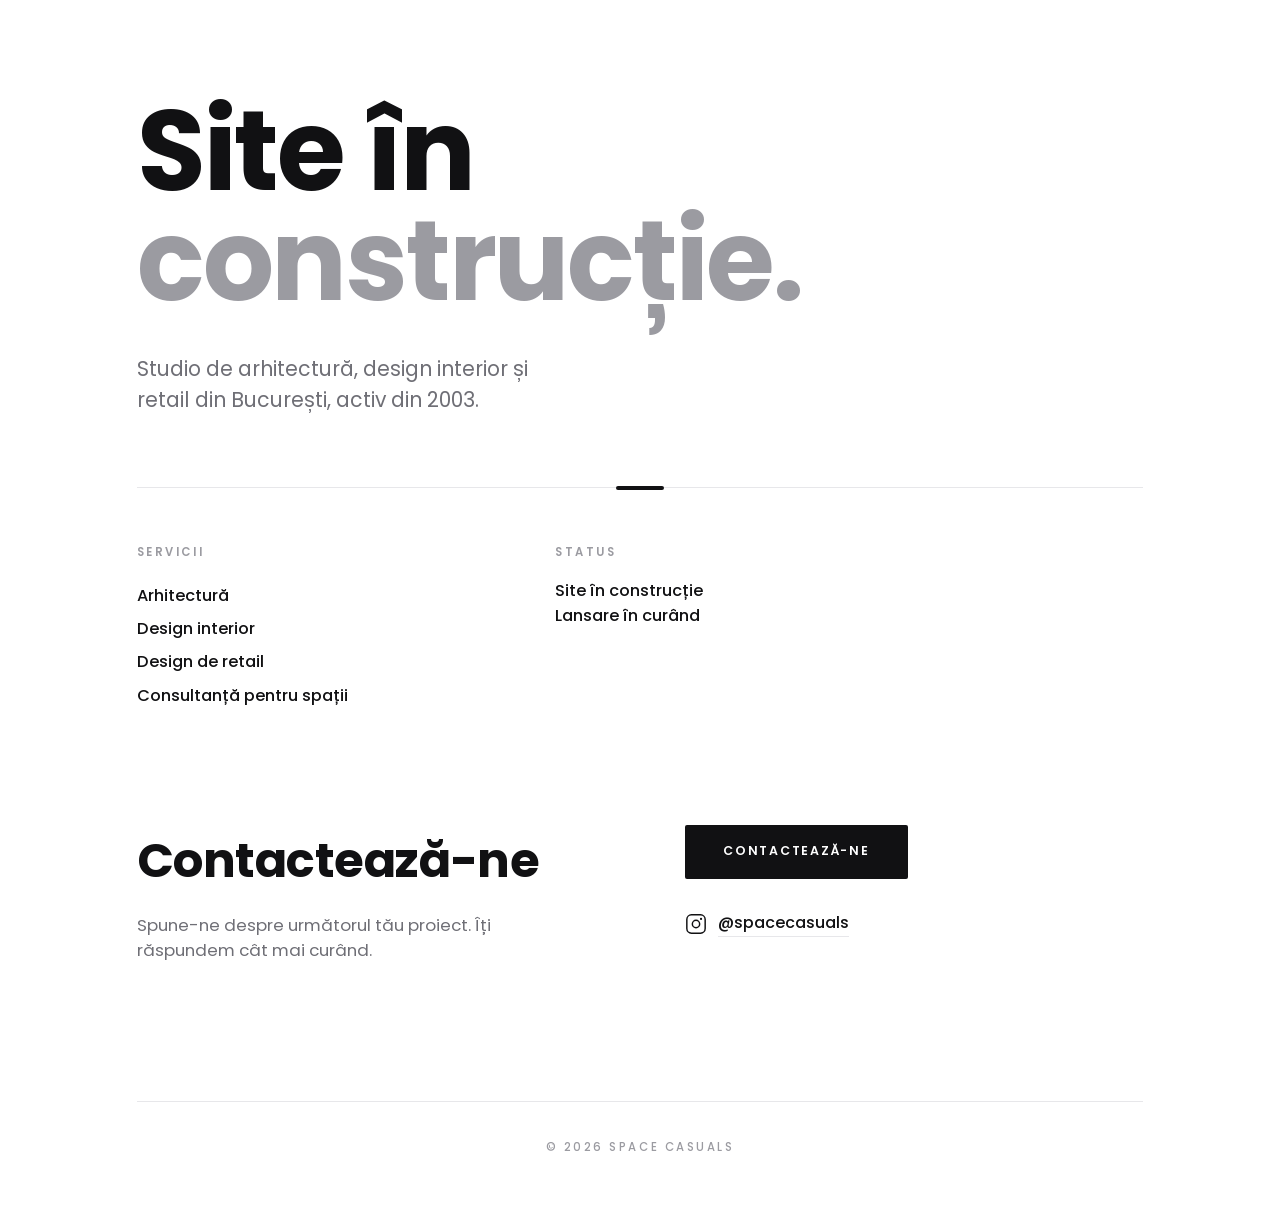
==== commit 2462acb3: "Add files via upload" ====
--- a/index.html
+++ b/index.html
@@ -1,207 +1,84 @@
 <!DOCTYPE html>
-<html lang="en">
+<html lang="ro">
 <head>
 <meta charset="UTF-8">
 <meta name="viewport" content="width=device-width, initial-scale=1.0">
-<title>Space Casuals — Architecture, Interior Design, Retail Design</title>
-<meta name="description" content="Bucharest-based architecture and interior design studio, active since 2003. Architecture, interior design and retail design.">
+<title>Space Casuals — Site în construcție</title>
+<meta name="description" content="Space Casuals — studio de arhitectură, design interior și retail din București, activ din 2003. Noul nostru site este în construcție.">
+<meta name="robots" content="noindex, follow">
 <link rel="canonical" href="https://spacecasuals.ro/">
 <meta property="og:type" content="website">
-<meta property="og:title" content="Space Casuals | Architecture, Interior Design, Retail Design">
-<meta property="og:description" content="Bucharest-based architecture and interior design studio, active since 2003.">
+<meta property="og:title" content="Space Casuals — Site în construcție">
+<meta property="og:description" content="Studio de arhitectură, design interior și retail din București. Lansare în curând.">
 <meta property="og:url" content="https://spacecasuals.ro/">
 <meta property="og:image" content="https://spacecasuals.ro/assets/arch.webp">
 <meta name="twitter:card" content="summary_large_image">
-<link rel="icon" href="assets/favicon.svg" type="image/svg+xml">
-<!--
-  Font note: hypeproject.com (our style reference) uses the licensed typeface Gotham Regular.
-  Substituted here with Jost (Google Fonts) — a free geometric sans with near-identical
-  proportions — to avoid using a font license that wasn't purchased for this project.
--->
 <link rel="preconnect" href="https://fonts.googleapis.com">
 <link rel="preconnect" href="https://fonts.gstatic.com" crossorigin>
-<link href="https://fonts.googleapis.com/css2?family=Jost:wght@300;400;500;600;700;800&display=swap" rel="stylesheet">
-<link rel="stylesheet" href="css/style.css">
+<link href="https://fonts.googleapis.com/css2?family=Poppins:wght@300;400;500;600;700;800&display=swap" rel="stylesheet">
+<link rel="stylesheet" href="style.css">
 <script type="application/ld+json">
 {
   "@context": "https://schema.org",
   "@type": "ProfessionalService",
   "name": "Space Casuals",
+  "description": "Studio de arhitectură, design interior și retail din București, activ din 2003.",
   "url": "https://spacecasuals.ro/",
-  "email": "hello@spacecasuals.ro",
+  "email": "gogolangeorgiana@gmail.com",
   "foundingDate": "2003",
-  "areaServed": "Bucharest, Romania",
-  "address": { "@type": "PostalAddress", "addressLocality": "Bucharest", "addressCountry": "RO" },
-  "sameAs": ["https://www.instagram.com/spacecasuals/", "https://www.facebook.com/SPACE-Casuals-322028561666826/"]
+  "areaServed": "București, România",
+  "address": { "@type": "PostalAddress", "addressLocality": "București", "addressCountry": "RO" },
+  "knowsAbout": ["Arhitectură", "Design interior", "Design de retail", "Consultanță pentru spații"],
+  "sameAs": ["https://www.instagram.com/spacecasuals/"]
 }
 </script>
 </head>
 <body>
-<div class="site-intro" aria-hidden="true">
-  <div class="site-intro-curtain site-intro-curtain-back"></div>
-  <div class="site-intro-curtain site-intro-curtain-front"></div>
-  <div class="site-intro-mark">SPACE<span>CASUALS</span></div>
-</div>
-<main class="page">
+<div class="wrap">
 
-  <header class="site-header">
-    <div class="container">
-      <nav class="site-nav">
-        <a href="index.html" class="logo" aria-label="Space Casuals home">SPACE<b>CASUALS</b></a>
-        <ul class="nav-links">
-          <li><a href="index.html" class="is-active">Home</a></li>
-          <li><a href="projects/index.html">Projects</a></li>
-          <li><a href="collections/index.html">Collections</a></li>
-          <li><a href="philosophy/index.html">Philosophy</a></li>
-          <li><a href="about/index.html">About</a></li>
-        </ul>
-        <a class="nav-cta" href="contact/index.html">Contact</a>
-      </nav>
-    </div>
-  </header>
+  <main class="main">
+    <section class="hero">
+      <h1 class="hero-title">Site în<br><span class="muted">construcție.</span></h1>
+      <p class="hero-lead">Studio de arhitectură, design interior și retail din București, activ din 2003.</p>
 
-  <section class="hero" id="acasa">
-    <div class="hero-slide is-active" data-index="0">
-      <div class="hero-slide-bg" style="background-image:url('assets/arch.webp')"></div>
-    </div>
-    <div class="hero-slide" data-index="1">
-      <div class="hero-slide-bg" style="background-image:url('assets/interior.webp')"></div>
-    </div>
-    <div class="hero-slide" data-index="2">
-      <div class="hero-slide-bg" style="background-image:url('assets/retail.webp')"></div>
-    </div>
+      <div class="divider" aria-hidden="true"><span></span></div>
 
-    <div class="hero-inner container">
-      <span class="eyebrow hero-slide-eyebrow">Architecture</span>
-      <h1 class="split-title hero-slide-title">Siriului Office</h1>
-      <a class="discover plain" href="projects/siriului-office/index.html">Discover</a>
-    </div>
-
-    <div class="hero-arrows">
-      <button type="button" class="hero-arrow hero-prev" aria-label="Previous slide">‹</button>
-      <button type="button" class="hero-arrow hero-next" aria-label="Next slide">›</button>
-    </div>
-    <div class="hero-dots">
-      <button type="button" class="hero-dot is-active" data-index="0" aria-label="Slide 1 of 3"></button>
-      <button type="button" class="hero-dot" data-index="1" aria-label="Slide 2 of 3"></button>
-      <button type="button" class="hero-dot" data-index="2" aria-label="Slide 3 of 3"></button>
-    </div>
-  </section>
-
-  <div class="trust-strip container">
-    <span><strong>2003</strong>Active since</span>
-    <span><strong>Bucharest</strong>Main location</span>
-    <span><strong>3</strong>Disciplines: architecture · interior · retail</span>
-    <span><strong>4</strong>Team members</span>
-  </div>
-
-  <section id="servicii">
-    <div class="split-grid">
-      <a class="split-tile" href="collections/index.html">
-        <div class="split-tile-bg" style="background-image:url('assets/split-arhitectura.webp')"></div>
-        <span class="split-tile-label">Architecture</span>
-      </a>
-      <a class="split-tile" href="collections/index.html">
-        <div class="split-tile-bg" style="background-image:url('assets/split-interior.webp')"></div>
-        <span class="split-tile-label">Interior Design</span>
-      </a>
-      <a class="split-tile" href="collections/index.html">
-        <div class="split-tile-bg" style="background-image:url('assets/split-retail.webp')"></div>
-        <span class="split-tile-label">Retail Design</span>
-      </a>
-    </div>
-  </section>
-
-  <section class="collections-section" id="proiecte">
-    <div class="container">
-      <div class="section-title-wrap reveal-fade">
-        <span class="eyebrow">Portfolio selection</span>
-        <h2 class="section-title split-title">OurProjects<span class="accent-dot">.</span></h2>
-      </div>
-    </div>
-    <div class="collections-strip">
-      <a class="collection-card" href="projects/restaurant-kuib/index.html">
-        <div class="collection-card-bg" style="background-image:url('assets/collection-casa-selaru.webp')"></div>
-        <div class="cc-body">
-          <h3>Restaurant Kuib</h3>
-          <p>Architecture · Sinaia, 2013</p>
-          <span class="discover">⸺ Discover</span>
+      <div class="cols">
+        <div class="col">
+          <h4>Servicii</h4>
+          <ul>
+            <li>Arhitectură</li>
+            <li>Design interior</li>
+            <li>Design de retail</li>
+            <li>Consultanță pentru spații</li>
+          </ul>
         </div>
-      </a>
-      <a class="collection-card" href="projects/the-craftsman-workshop/index.html">
-        <div class="collection-card-bg" style="background-image:url('assets/collection-kuib.webp')"></div>
-        <div class="cc-body">
-          <h3>The Craftsman Workshop</h3>
-          <p>Interior Design · Bacău, 2014</p>
-          <span class="discover">⸺ Discover</span>
-        </div>
-      </a>
-      <a class="collection-card" href="projects/softescu-2-0/index.html">
-        <div class="collection-card-bg" style="background-image:url('assets/collection-softescu.webp')"></div>
-        <div class="cc-body">
-          <h3>Softescu 2.0</h3>
-          <p>Office Design · Bacău, 2014</p>
-          <span class="discover">⸺ Discover</span>
-        </div>
-      </a>
-      <a class="collection-card" href="projects/studio-alb/index.html">
-        <div class="collection-card-bg" style="background-image:url('assets/collection-str-rezidential.webp')"></div>
-        <div class="cc-body">
-          <h3>Studio Alb</h3>
-          <p>Residential · Bucharest, 2018</p>
-          <span class="discover">⸺ Discover</span>
-        </div>
-      </a>
-      <a class="collection-card" href="projects/siriului-office/index.html">
-        <div class="collection-card-bg" style="background-image:url('assets/collection-craftsman.webp')"></div>
-        <div class="cc-body">
-          <h3>Siriului Office</h3>
-          <p>Architecture · Bucharest, 2013</p>
-          <span class="discover">⸺ Discover</span>
-        </div>
-      </a>
-    </div>
-  </section>
-
-  <section class="cta-footer" id="studio">
-    <div class="container">
-      <div class="cta-footer-logo">SC</div>
-      <p class="cta-statement split-title">Ready to transform your idea into a memorable space?</p>
-      <a class="cta-link" href="contact/index.html">Let's talk!</a>
-      <div class="footer-grid">
-        <div class="footer-col">
-          <h4>Studio</h4>
-          <p>Space Casuals<br>Since 2003 · formerly Zebra 3<br>Bucharest, Romania</p>
-        </div>
-        <div class="footer-col">
-          <h4>Contact</h4>
-          <a href="contact/index.html">Send an enquiry</a>
-        </div>
-        <div class="footer-col">
-          <h4>Team</h4>
-          <p>Alexandru Călin — Founder<br>Georgiana Gogolan<br>Anamaria Spătariu<br>Denis Valerian</p>
-        </div>
-        <div class="footer-col">
-          <h4>Social</h4>
-          <div class="social-row">
-            <a href="https://www.instagram.com/spacecasuals/" class="social-link" target="_blank" rel="noopener noreferrer" aria-label="Instagram" title="Instagram"><svg viewBox="0 0 24 24" fill="none" stroke="currentColor" stroke-width="1.5"><rect x="2" y="2" width="20" height="20" rx="5"/><circle cx="12" cy="12" r="4"/><circle cx="17.5" cy="6.5" r="1.2" fill="currentColor" stroke="none"/></svg></a>
-            <a href="https://www.facebook.com/SPACE-Casuals-322028561666826/" class="social-link" target="_blank" rel="noopener noreferrer" aria-label="Facebook" title="Facebook"><svg viewBox="0 0 24 24" fill="currentColor"><path d="M18 2h-3a5 5 0 0 0-5 5v3H7v4h3l1-4h-4V7a1 1 0 0 1 1-1h3z"/></svg></a>
-          </div>
+        <div class="col">
+          <h4>Status</h4>
+          <p class="status">Site în construcție<br>Lansare în curând</p>
         </div>
       </div>
-      <div class="footer-bottom">
-        <span>© 2026 Space Casuals. All rights reserved.</span>
-        <a href="brands/index.html">Brands &amp; Partners</a>
+    </section>
+
+    <section class="contact">
+      <div class="contact-info">
+        <h2>Contactează-ne</h2>
+        <p class="contact-lead">Spune-ne despre următorul tău proiect. Îți răspundem cât mai curând.</p>
       </div>
-    </div>
-  </section>
+      <div class="contact-actions">
+        <a class="submit" href="mailto:gogolangeorgiana@gmail.com">Contactează-ne</a>
+        <a class="contact-ig" href="https://www.instagram.com/spacecasuals/" target="_blank" rel="noopener noreferrer">
+          <svg viewBox="0 0 24 24" fill="none" stroke="currentColor" stroke-width="1.6" aria-hidden="true"><rect x="2" y="2" width="20" height="20" rx="5"/><circle cx="12" cy="12" r="4"/><circle cx="17.5" cy="6.5" r="1.2" fill="currentColor" stroke="none"/></svg>
+          <span>@spacecasuals</span>
+        </a>
+      </div>
+    </section>
+  </main>
 
-  <!-- Contact bubble note: the live reference site's floating button links to WhatsApp.
-       No WhatsApp number is confirmed for Space Casuals, so this opens a mailto instead. -->
-  <a class="fab-contact" href="contact/index.html" aria-label="Quick contact" title="Quick contact">✉</a>
-  <button type="button" class="fab-top" aria-label="Back to top" title="Back to top">↑</button>
+  <footer class="foot">
+    <span>© 2026 Space Casuals</span>
+  </footer>
 
-</main>
-<script src="js/main.js" defer></script>
+</div>
 </body>
 </html>
--- a/style.css
+++ b/style.css
@@ -0,0 +1,123 @@
+:root{
+  --bg: #ffffff;
+  --ink: #111113;
+  --muted: #9b9ba1;
+  --muted-2: #6f6f76;
+  --line: #e7e7ea;
+  --font: 'Poppins', -apple-system, 'Segoe UI', Arial, sans-serif;
+}
+*{ box-sizing:border-box; }
+html{ -webkit-text-size-adjust:100%; }
+body{
+  margin:0;
+  font-family:var(--font);
+  color:var(--ink);
+  background:var(--bg);
+  line-height:1.5;
+  -webkit-font-smoothing:antialiased;
+}
+a{ color:inherit; }
+
+.wrap{
+  max-width:1160px;
+  margin:0 auto;
+  padding: clamp(3rem, 8vw, 6rem) clamp(1.5rem, 6vw, 5rem) clamp(2rem, 4vw, 3.5rem);
+}
+
+/* ---- hero ---- */
+.hero-title{
+  margin:0;
+  font-weight:700;
+  font-size:clamp(3rem, 11vw, 7rem);
+  line-height:.98;
+  letter-spacing:-.02em;
+}
+.hero-title .muted{ color:var(--muted); }
+.hero-lead{
+  margin:clamp(1.6rem, 3vw, 2.4rem) 0 0;
+  max-width:34ch;
+  font-weight:400;
+  font-size:clamp(1.05rem, 1.6vw, 1.35rem);
+  color:var(--muted-2);
+}
+
+/* ---- divider with centered accent ---- */
+.divider{
+  position:relative;
+  height:1px;
+  background:var(--line);
+  margin: clamp(2.5rem, 6vw, 4.5rem) 0 clamp(2.2rem, 5vw, 3.5rem);
+}
+.divider span{
+  position:absolute; left:50%; top:50%; transform:translate(-50%,-50%);
+  width:48px; height:4px; background:var(--ink); border-radius:2px;
+}
+
+/* ---- info columns ---- */
+.cols{
+  display:grid;
+  grid-template-columns:1fr 1fr;
+  gap: clamp(2rem, 6vw, 5rem);
+  max-width:760px;
+}
+.col h4{
+  margin:0 0 1.1rem;
+  font-size:.72rem; font-weight:600; letter-spacing:.22em; text-transform:uppercase;
+  color:var(--muted);
+}
+.col ul{ margin:0; padding:0; list-style:none; }
+.col ul li{ font-size:1.02rem; font-weight:500; padding:.28rem 0; }
+.status{ margin:0; font-size:1.02rem; font-weight:500; }
+
+/* ---- contact ---- */
+.contact{
+  display:grid;
+  grid-template-columns:1fr 1fr;
+  gap: clamp(2.5rem, 7vw, 6rem);
+  margin-top: clamp(4rem, 10vw, 7rem);
+}
+.contact h2{
+  margin:0;
+  font-weight:700; font-size:clamp(2rem, 4.5vw, 3rem); letter-spacing:-.01em;
+}
+.contact-lead{
+  margin:1rem 0 2.6rem; max-width:40ch;
+  font-size:1.05rem; color:var(--muted-2);
+}
+
+/* ---- contact actions ---- */
+.contact-actions{ display:flex; flex-direction:column; align-items:flex-start; gap:2rem; }
+.submit{
+  display:inline-block;
+  font-family:inherit; font-size:.78rem; font-weight:600; letter-spacing:.14em; text-transform:uppercase;
+  color:#fff; background:var(--ink); border:none; cursor:pointer; text-decoration:none;
+  padding:1.1rem 2.4rem; border-radius:2px;
+  transition:opacity .2s ease, transform .2s ease;
+}
+.submit:hover{ opacity:.85; transform:translateY(-1px); }
+.contact-ig{
+  display:inline-flex; align-items:center; gap:.7rem; text-decoration:none; color:var(--ink);
+  font-size:1rem; font-weight:500;
+}
+.contact-ig svg{ width:22px; height:22px; }
+.contact-ig span{ border-bottom:1px solid var(--line); padding-bottom:1px; transition:border-color .2s ease; }
+.contact-ig:hover span{ border-color:var(--ink); }
+
+/* ---- footer ---- */
+.foot{
+  margin-top: clamp(3.5rem, 8vw, 6rem);
+  padding-top:2rem; border-top:1px solid var(--line);
+  text-align:center;
+}
+.foot span{
+  font-size:.72rem; font-weight:500; letter-spacing:.22em; text-transform:uppercase; color:var(--muted);
+}
+
+a:focus-visible, button:focus-visible, input:focus-visible{
+  outline:2px solid var(--ink); outline-offset:3px;
+}
+
+@media (max-width:720px){
+  .cols{ grid-template-columns:1fr; gap:2.2rem; }
+  .contact{ grid-template-columns:1fr; }
+}
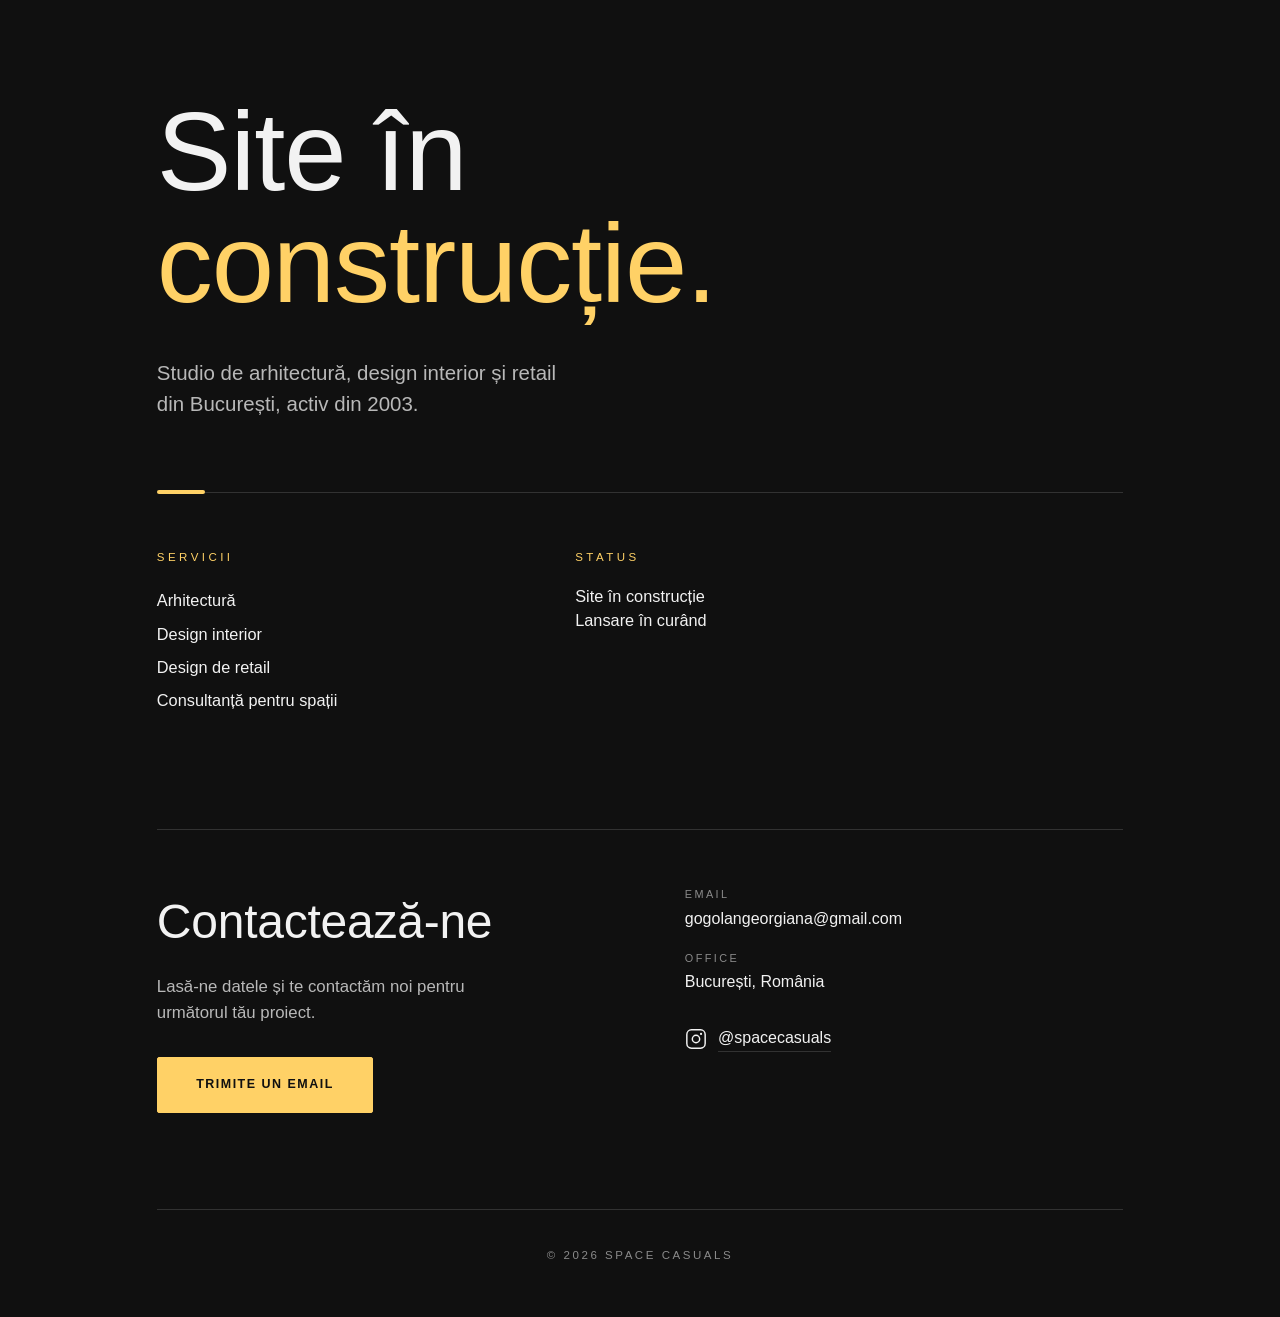
==== commit 64d2339c: "Add files via upload" ====
--- a/index.html
+++ b/index.html
@@ -15,7 +15,7 @@
 <meta name="twitter:card" content="summary_large_image">
 <link rel="preconnect" href="https://fonts.googleapis.com">
 <link rel="preconnect" href="https://fonts.gstatic.com" crossorigin>
-<link href="https://fonts.googleapis.com/css2?family=Poppins:wght@300;400;500;600;700;800&display=swap" rel="stylesheet">
+<link href="https://fonts.googleapis.com/css2?family=Jost:wght@300;400;500;600;700;800&display=swap" rel="stylesheet">
 <link rel="stylesheet" href="style.css">
 <script type="application/ld+json">
 {
@@ -61,12 +61,16 @@
     </section>
 
     <section class="contact">
+      <div class="contact-intro">
+        <h2>Contactează-ne</h2>
+        <p class="contact-lead">Lasă-ne datele și te contactăm noi pentru următorul tău proiect.</p>
+        <a class="submit" href="mailto:gogolangeorgiana@gmail.com?subject=Cerere%20de%20contact%20pentru%20Space%20Casuals">Trimite un email</a>
+      </div>
       <div class="contact-info">
-        <h2>Contactează-ne</h2>
-        <p class="contact-lead">Spune-ne despre următorul tău proiect. Îți răspundem cât mai curând.</p>
-      </div>
-      <div class="contact-actions">
-        <a class="submit" href="mailto:gogolangeorgiana@gmail.com">Contactează-ne</a>
+        <ul class="contact-details">
+          <li><span>Email</span><a href="mailto:gogolangeorgiana@gmail.com">gogolangeorgiana@gmail.com</a></li>
+          <li><span>Office</span>București, România</li>
+        </ul>
         <a class="contact-ig" href="https://www.instagram.com/spacecasuals/" target="_blank" rel="noopener noreferrer">
           <svg viewBox="0 0 24 24" fill="none" stroke="currentColor" stroke-width="1.6" aria-hidden="true"><rect x="2" y="2" width="20" height="20" rx="5"/><circle cx="12" cy="12" r="4"/><circle cx="17.5" cy="6.5" r="1.2" fill="currentColor" stroke="none"/></svg>
           <span>@spacecasuals</span>
--- a/style.css
+++ b/style.css
@@ -1,10 +1,12 @@
 :root{
-  --bg: #ffffff;
-  --ink: #111113;
-  --muted: #9b9ba1;
-  --muted-2: #6f6f76;
-  --line: #e7e7ea;
-  --font: 'Poppins', -apple-system, 'Segoe UI', Arial, sans-serif;
+  --bg: #101010;
+  --bg-alt: #191919;
+  --ink: #f2f2f2;
+  --muted: #8a8a8a;
+  --muted-2: #b8b8b8;
+  --line: rgba(255,255,255,.14);
+  --accent: #ffd166;
+  --font: 'Jost', 'Arial Narrow', sans-serif;
 }
 *{ box-sizing:border-box; }
 html{ -webkit-text-size-adjust:100%; }
@@ -19,29 +21,33 @@
 a{ color:inherit; }
 
 .wrap{
-  max-width:1160px;
+  min-height:100vh;
+  display:flex;
+  flex-direction:column;
+  max-width:1120px;
   margin:0 auto;
   padding: clamp(3rem, 8vw, 6rem) clamp(1.5rem, 6vw, 5rem) clamp(2rem, 4vw, 3.5rem);
 }
+.main{ flex:1 0 auto; }
 
 /* ---- hero ---- */
 .hero-title{
   margin:0;
-  font-weight:700;
+  font-weight:400;
   font-size:clamp(3rem, 11vw, 7rem);
-  line-height:.98;
-  letter-spacing:-.02em;
+  line-height:1;
+  letter-spacing:-.01em;
 }
-.hero-title .muted{ color:var(--muted); }
+.hero-title .muted{ color:var(--accent); }
 .hero-lead{
   margin:clamp(1.6rem, 3vw, 2.4rem) 0 0;
-  max-width:34ch;
-  font-weight:400;
+  max-width:36ch;
+  font-weight:300;
   font-size:clamp(1.05rem, 1.6vw, 1.35rem);
   color:var(--muted-2);
 }
 
-/* ---- divider with centered accent ---- */
+/* ---- divider with sliding accent ---- */
 .divider{
   position:relative;
   height:1px;
@@ -49,8 +55,18 @@
   margin: clamp(2.5rem, 6vw, 4.5rem) 0 clamp(2.2rem, 5vw, 3.5rem);
 }
 .divider span{
-  position:absolute; left:50%; top:50%; transform:translate(-50%,-50%);
-  width:48px; height:4px; background:var(--ink); border-radius:2px;
+  position:absolute; left:0; top:50%; transform:translateY(-50%);
+  width:48px; height:4px; background:var(--accent); border-radius:2px;
+  animation: divider-slide 2s linear infinite;
+}
+@keyframes divider-slide{
+  0%{ left:0; opacity:0; }
+  15%{ opacity:1; }
+  85%{ opacity:1; }
+  100%{ left:calc(100% - 48px); opacity:0; }
+}
+@media (prefers-reduced-motion: reduce){
+  .divider span{ animation:none; left:50%; transform:translate(-50%,-50%); opacity:1; }
 }
 
 /* ---- info columns ---- */
@@ -62,49 +78,65 @@
 }
 .col h4{
   margin:0 0 1.1rem;
-  font-size:.72rem; font-weight:600; letter-spacing:.22em; text-transform:uppercase;
-  color:var(--muted);
+  font-size:.72rem; font-weight:500; letter-spacing:.3em; text-transform:uppercase;
+  color:var(--accent);
 }
 .col ul{ margin:0; padding:0; list-style:none; }
-.col ul li{ font-size:1.02rem; font-weight:500; padding:.28rem 0; }
-.status{ margin:0; font-size:1.02rem; font-weight:500; }
+.col ul li{ font-size:1.02rem; font-weight:400; padding:.28rem 0; color:var(--ink); }
+.status{ margin:0; font-size:1.02rem; font-weight:400; color:var(--ink); }
 
 /* ---- contact ---- */
 .contact{
   display:grid;
   grid-template-columns:1fr 1fr;
   gap: clamp(2.5rem, 7vw, 6rem);
+  align-items:start;
   margin-top: clamp(4rem, 10vw, 7rem);
+  padding-top: clamp(2.5rem, 5vw, 3.5rem);
+  border-top:1px solid var(--line);
 }
 .contact h2{
   margin:0;
-  font-weight:700; font-size:clamp(2rem, 4.5vw, 3rem); letter-spacing:-.01em;
+  font-weight:400; font-size:clamp(2rem, 4.5vw, 3rem); letter-spacing:-.005em;
 }
 .contact-lead{
-  margin:1rem 0 2.6rem; max-width:40ch;
-  font-size:1.05rem; color:var(--muted-2);
+  margin:1rem 0 2rem; max-width:40ch;
+  font-size:1.05rem; font-weight:300; color:var(--muted-2);
 }
+.contact-info{ display:flex; flex-direction:column; align-items:flex-start; gap:2rem; }
 
-/* ---- contact actions ---- */
-.contact-actions{ display:flex; flex-direction:column; align-items:flex-start; gap:2rem; }
+/* contact details */
+.contact-details{ margin:0; padding:0; list-style:none; display:grid; gap:1.2rem; width:100%; }
+.contact-details li{ display:grid; gap:.25rem; }
+.contact-details li span{
+  font-size:.68rem; font-weight:500; letter-spacing:.22em; text-transform:uppercase; color:var(--muted);
+}
+.contact-details li a{ color:var(--ink); text-decoration:none; transition:color .2s ease; }
+.contact-details li a:hover{ color:var(--accent); }
+
+/* email button */
 .submit{
   display:inline-block;
-  font-family:inherit; font-size:.78rem; font-weight:600; letter-spacing:.14em; text-transform:uppercase;
-  color:#fff; background:var(--ink); border:none; cursor:pointer; text-decoration:none;
+  font-family:inherit; font-size:.78rem; font-weight:600; letter-spacing:.12em; text-transform:uppercase;
+  color:#101010; background:var(--accent); border:1px solid var(--accent); cursor:pointer; text-decoration:none;
   padding:1.1rem 2.4rem; border-radius:2px;
   transition:opacity .2s ease, transform .2s ease;
 }
-.submit:hover{ opacity:.85; transform:translateY(-1px); }
+.submit:hover{ opacity:.88; transform:translateY(-1px); }
+
+/* instagram */
 .contact-ig{
   display:inline-flex; align-items:center; gap:.7rem; text-decoration:none; color:var(--ink);
-  font-size:1rem; font-weight:500;
+  font-size:1rem; font-weight:400; transition:color .2s ease;
 }
 .contact-ig svg{ width:22px; height:22px; }
 .contact-ig span{ border-bottom:1px solid var(--line); padding-bottom:1px; transition:border-color .2s ease; }
-.contact-ig:hover span{ border-color:var(--ink); }
+.contact-ig:hover{ color:var(--accent); }
+.contact-ig:hover span{ border-color:var(--accent); }
 
 /* ---- footer ---- */
 .foot{
+  flex-shrink:0;
   margin-top: clamp(3.5rem, 8vw, 6rem);
   padding-top:2rem; border-top:1px solid var(--line);
   text-align:center;
@@ -114,10 +146,10 @@
 }
 
 a:focus-visible, button:focus-visible, input:focus-visible{
-  outline:2px solid var(--ink); outline-offset:3px;
+  outline:2px solid var(--accent); outline-offset:3px;
 }
 
 @media (max-width:720px){
   .cols{ grid-template-columns:1fr; gap:2.2rem; }
-  .contact{ grid-template-columns:1fr; }
+  .contact{ grid-template-columns:1fr; gap:2.5rem; }
 }
